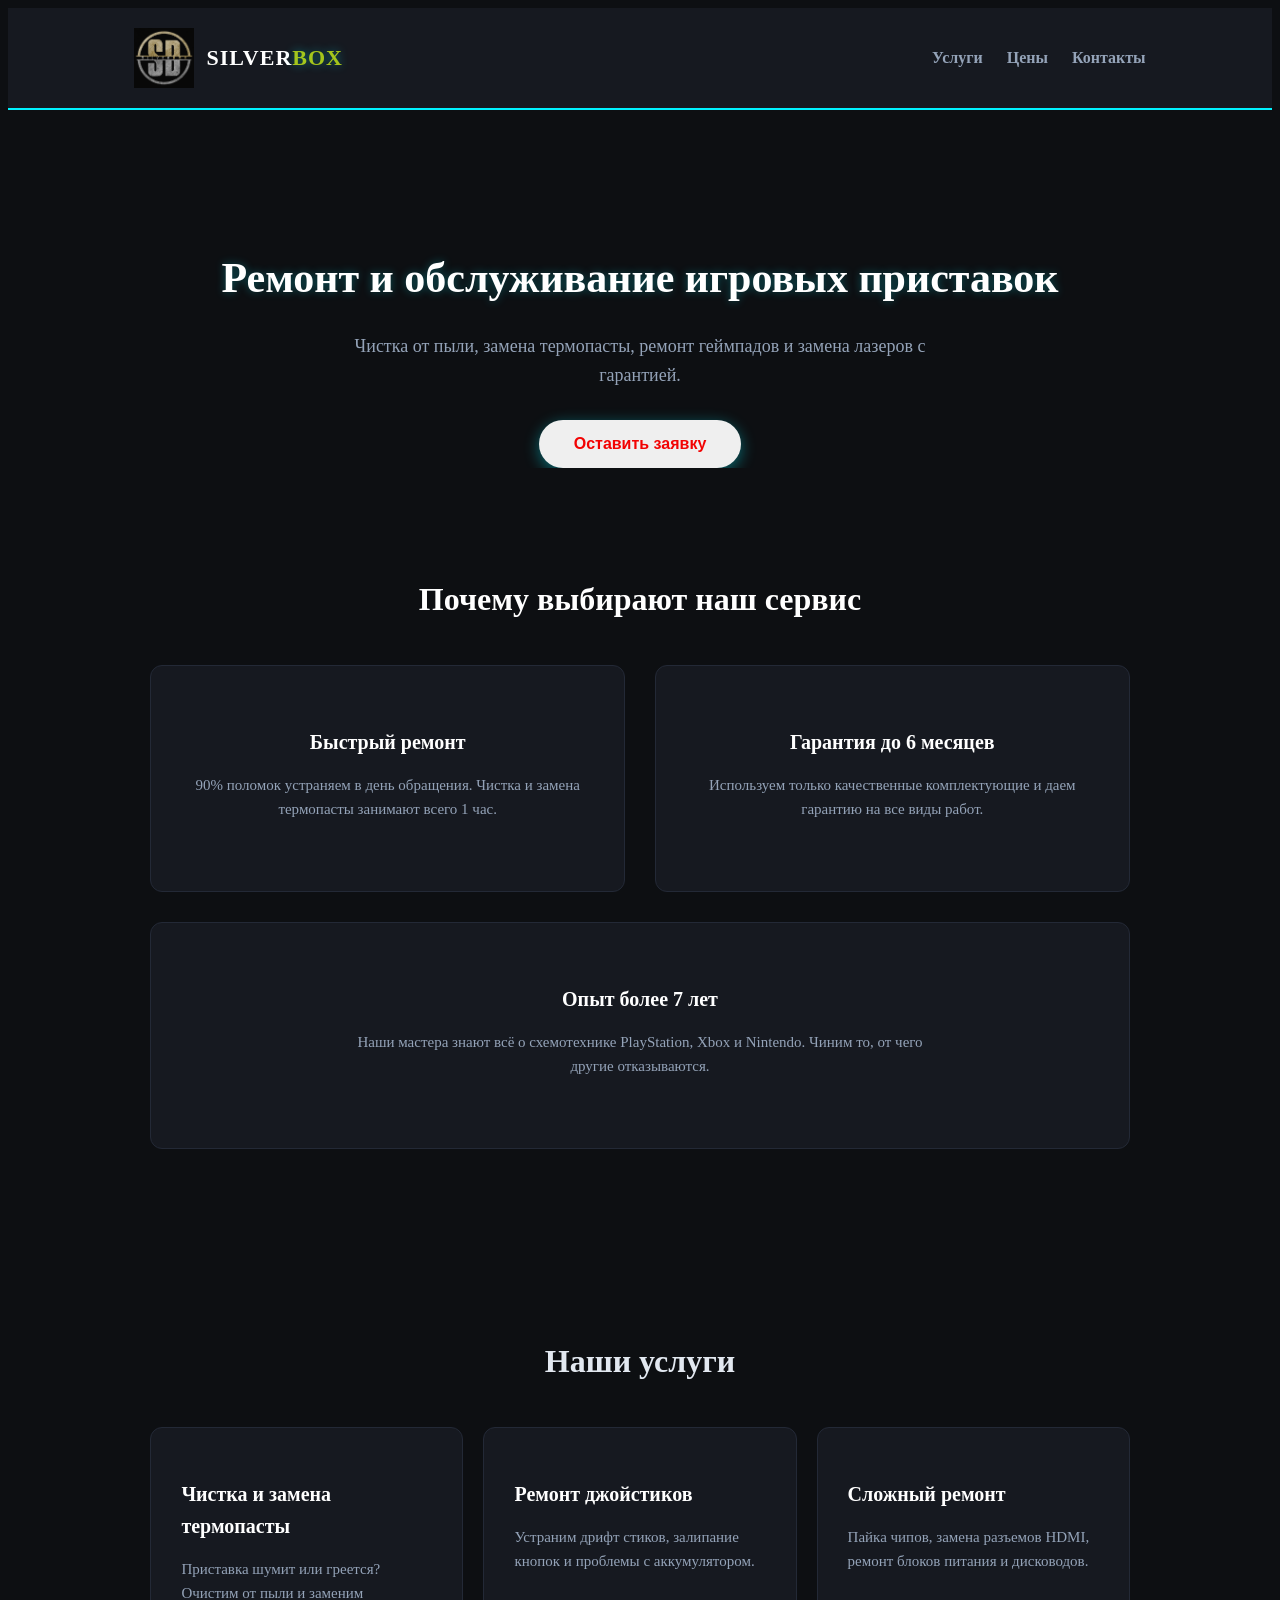
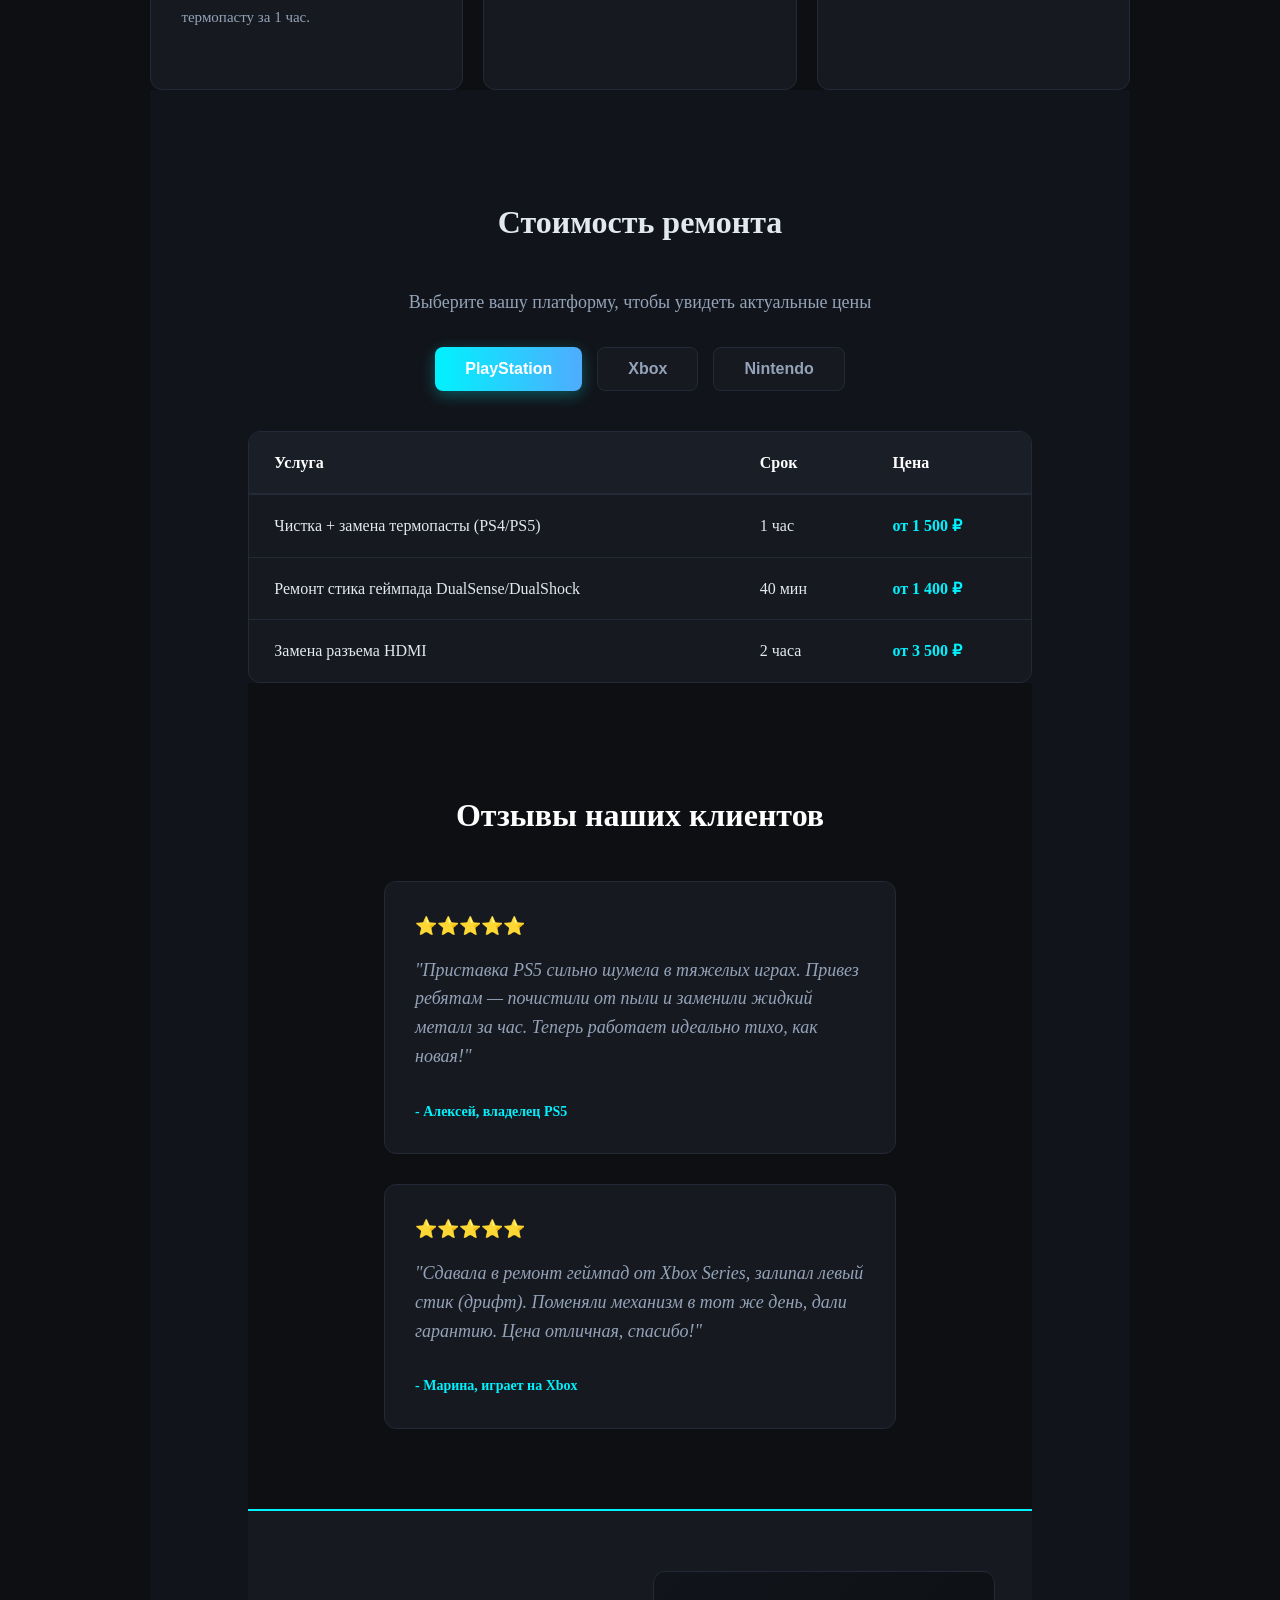
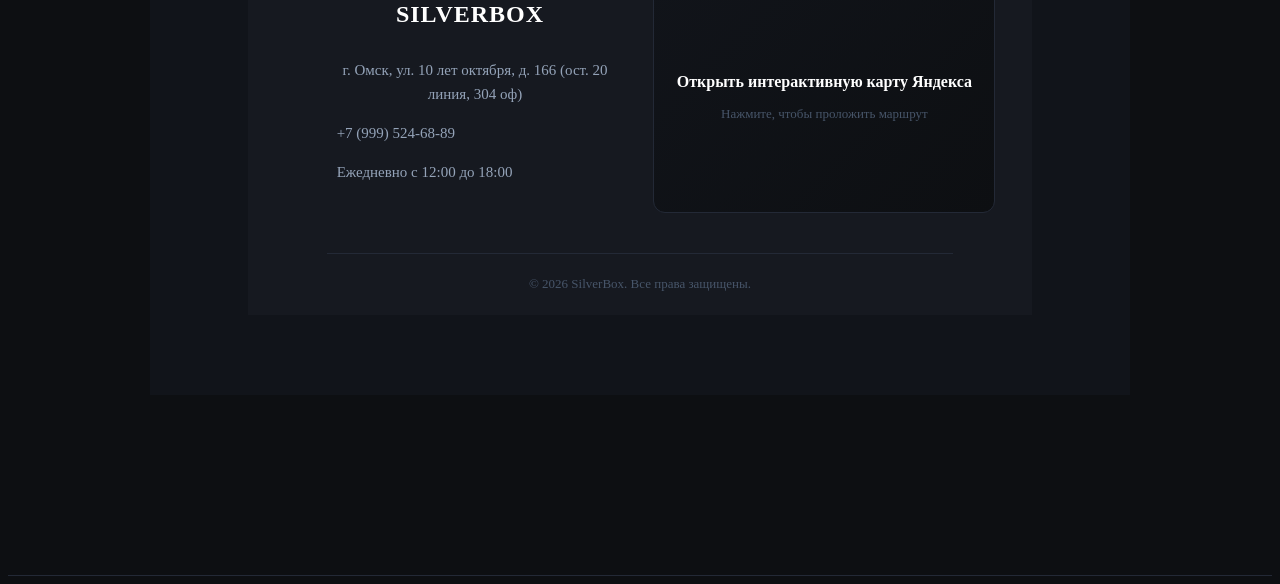
==== index.html @ b6ade123 "Add files via upload" ====
<!DOCTYPE html>
<html lang="ru">
<head>
    <meta charset="UTF-8">
    <!-- Основные SEO мета-теги -->
    <meta name="description" content="Профессиональный ремонт и обслуживание игровых приставок PlayStation, Xbox, Nintendo в Омске. Чистка, замена термопасты, ремонт джойстиков с гарантией.">
    <meta name="keywords" content="ремонт приставок, ремонт playstation, ремонт xbox, чистка ps5, ремонт джойстиков, омск">
    <meta name="viewport" content="width=device-width, initial-scale=1.0">
    <title>Ремонт игровых приставок в Омске | Сервис SilverBox</title>
    <link rel="stylesheet" href="https://cloudflare.com">
    <link rel="stylesheet" href="style.css">
    <!-- Разметка Open Graph для мессенджеров и соцсетей -->
    <meta property="og:type" content="website">
    <meta property="og:title" content="Ремонт игровых приставок SilverBox">
    <meta property="og:description" content="Быстрый ремонт и обслуживание PlayStation, Xbox и Nintendo с гарантией до 1 года. Узнайте цены на сайте!">
    <meta property="og:url" content="https://kriksasha13-dot.github.io/console-repair/">
    <meta property="og:image" content="https://kriksasha13-dot.github.io/console-repair/logo.jpg">
    <meta http-equiv="Content-Type" content="text/html; charset=UTF-8">
</head>
<body>

    <!-- Шапка сайта -->
    <header>
        <a href="#" class="logo-link">
            <!-- Ваша картинка-логотип -->
            <img src="logo.jpg" alt="SilverBox" class="logo-img">
            <!-- Текстовое название рядом -->
            <span class="logo-text">Silver<span class="logo-accent">Box</span></span>
        </a>
        <nav>
            <a href="#services">Услуги</a>
            <a href="#prices">Цены</a>
            <a href="#contacts">Контакты</a>
        </nav>
    </header>

    <!-- Главный баннер (Первый экран) -->
    <section class="hero">
        <h1 class="hero-fade">Ремонт и обслуживание игровых приставок</h1>
        <p class="hero-fade">Чистка от пыли, замена термопасты, ремонт геймпадов и замена лазеров с гарантией.</p>
        <button class="cta-btn hero-fade">Оставить заявку</button>

    <!-- Блок преимуществ -->
    <section id="features" class="anim-hidden">
        <h2>Почему выбирают наш сервис</h2>
        <div class="features-grid">
            <div class="feature-card">
                <i class="fa-solid fa-bolt feature-icon"></i>
                <h3>Быстрый ремонт</h3>
                <p>90% поломок устраняем в день обращения. Чистка и замена термопасты занимают всего 1 час.</p>
            </div>
            <div class="feature-card">
                <i class="fa-solid fa-shield-halved feature-icon"></i>
                <h3>Гарантия до 6 месяцев</h3>
                <p>Используем только качественные комплектующие и даем гарантию на все виды работ.</p>
            </div>
            <div class="feature-card">
                <i class="fa-solid fa-microchip feature-icon"></i>
                <h3>Опыт более 7 лет</h3>
                <p>Наши мастера знают всё о схемотехнике PlayStation, Xbox и Nintendo. Чиним то, от чего другие отказываются.</p>
            </div>
        </div>
    </section>

    <!-- Блок с услугами -->
    <section id="services">
        <h2>Наши услуги</h2>
        <div class="services-grid">
            <div class="card anim-hidden">
                <h3>Чистка и замена термопасты</h3>
                <p>Приставка шумит или греется? Очистим от пыли и заменим термопасту за 1 час.</p>
            </div>
            <div class="card anim-hidden">
                <h3>Ремонт джойстиков</h3>
                <p>Устраним дрифт стиков, залипание кнопок и проблемы с аккумулятором.</p>
            </div>
            <div class="card anim-hidden">
                <h3>Сложный ремонт</h3>
                <p>Пайка чипов, замена разъемов HDMI, ремонт блоков питания и дисководов.</p>
            </div>
        </div>
        <!-- Блок с ценами -->
    <section id="prices" class="anim-hidden">
        <h2>Стоимость ремонта</h2>
        <p class="section-subtitle">Выберите вашу платформу, чтобы увидеть актуальные цены</p>
        
        <!-- Кнопки переключения платформ -->
        <div class="tabs">
            <button class="tab-btn active" data-platform="ps">PlayStation</button>
            <button class="tab-btn" data-platform="xbox">Xbox</button>
            <button class="tab-btn" data-platform="nintendo">Nintendo</button>
        </div>

        <!-- Таблица с ценами -->
        <div class="price-table-container">
            <table class="price-table">
                <thead>
                    <tr>
                        <th>Услуга</th>
                        <th>Срок</th>
                        <th>Цена</th>
                    </tr>
                </thead>
                <tbody id="priceLists">
                    <!-- Сюда JavaScript будет подставлять нужные строки -->
                </tbody>
            </table>
        </div>
        <!-- Блок отзывов -->
    <section id="reviews" class="anim-hidden">
        <h2>Отзывы наших клиентов</h2>
        <div class="reviews-grid">
            <div class="review-card">
                <div class="review-stars">⭐⭐⭐⭐⭐</div>
                <p class="review-text">"Приставка PS5 сильно шумела в тяжелых играх. Привез ребятам — почистили от пыли и заменили жидкий металл за час. Теперь работает идеально тихо, как новая!"</p>
                <div class="review-author">- Алексей, владелец PS5</div>
            </div>
            <div class="review-card">
                <div class="review-stars">⭐⭐⭐⭐⭐</div>
                <p class="review-text">"Сдавала в ремонт геймпад от Xbox Series, залипал левый стик (дрифт). Поменяли механизм в тот же день, дали гарантию. Цена отличная, спасибо!"</p>
                <div class="review-author">- Марина, играет на Xbox</div>
            </div>
        </div>
    </section>

    <!-- Подвал сайта (Контакты) -->
    <footer id="contacts">
        <div class="footer-content">
            <div class="footer-info">
                <h3>SilverBox</h3>
                <p><i class="fa-solid fa-location-dot"></i> г. Омск, ул. 10 лет октября, д. 166 (ост. 20 линия, 304 оф)</p>
                <p><i class="fa-solid fa-phone"></i> +7 (999) 524-68-89</p>
                <p><i class="fa-solid fa-clock"></i> Ежедневно с 12:00 до 18:00</p>
            </div>
            <!-- 100% рабочая ссылка строго на Яндекс Карты (без Дзена и Поиска) -->
            <div class="footer-map">
                <a href="https://yandex.ru/maps/66/omsk/house/ulitsa_10_let_oktyabrya_166/Y0oYcgVlS0YAQFtufXV5d31lZA==/?ll=73.426299%2C54.985784&z=17.6" target="_blank" class="map-link">
                    <div class="map-placeholder">
                        <i class="fa-solid fa-map-location-dot"></i>
                        <span>Открыть интерактивную карту Яндекса</span>
                        <p>Нажмите, чтобы проложить маршрут</p>
                    </div>
                </a>
            </div>
        </div>
        <div class="footer-bottom">
            &copy; 2026 SilverBox. Все права защищены.
        </div>
    </footer>
    </section>

<!-- Модальное окно (изначально скрыто) -->
    <div id="orderModal" class="modal">
        <div class="modal-content">
            <span class="close-btn">&times;</span>
            <h2>Оставить заявку</h2>
            <p>Заполните форму, и мы свяжемся с вами в течение 10 минут</p>
            
            <form id="repairForm" action="https://formspree.io/f/xnjekpqy" method="POST">
                <!-- Поле для имени -->
                <input type="text" name="Имя клиента" placeholder="Ваше имя" required>
                
                <!-- Поле для телефона -->
                <input type="tel" name="Телефон" placeholder="Номер телефона" required>
                
                <!-- Выбор приставки -->
                <select name="Приставка" required>
                    <option value="" disabled selected>Выберите вашу приставку</option>
                    <option value="PlayStation 5">PlayStation 5</option>
                    <option value="PlayStation 4">PlayStation 4</option>
                    <option value="Xbox Series X / S">Xbox Series X / S</option>
                    <option value="Nintendo Switch">Nintendo Switch</option>
                    <option value="Другая модель">Другая модель</option>
                </select>
                <button type="submit" class="cta-btn">Отправить</button>
            </form>
        </div>
    </div>
<script src="script.js"></script>
</body>
</html>
---- style.css ----
/* ОБЩИЕ СТИЛИ ДЛЯ САЙТА */
body {
    background-color: #0d0f12; /* Глубокий темный фон */
    color: #e2e8f0; /* Светлый текст */
    line-height: 1.6;
}

/* ШАПКА САЙТА (HEADER) */
header {
    display: flex;
    justify-content: space-between;
    align-items: center;
    padding: 20px 10%;
    background-color: #161920;
    border-bottom: 2px solid #00f2fe; /* Неоновая линия снизу */
}

/* СТИЛИ ДЛЯ ЛОГОТИПА И НАЗВАНИЯ ВМЕСТЕ */
.logo-link {
    display: flex;
    align-items: center; /* Выравнивает картинку и текст строго по одной линии по центру */
    gap: 12px; /* Расстояние между картинкой и текстом */
    text-decoration: none;
}

.logo-img {
    height: 60px; /* Аккуратная высота картинки, чтобы текст не терялся */
    width: auto;
    object-fit: contain;
    transition: transform 0.3s ease;
}

/* Стили для текста названия */
.logo-text {
    font-size: 22px;
    font-weight: 800;
    color: #fff;
    text-transform: uppercase;
    letter-spacing: 1px;
}

/* Неоновая подсветка для слова Master */
.logo-accent {
    color: #cbec14cb;
    text-shadow: 0 0 10px rgba(0, 242, 254, 0.4);
}

/* Эффект при наведении на всю область логотипа */
.logo-link:hover .logo-img {
    transform: scale(1.05);
}

/* Эффект легкого увеличения при наведении мышки на логотип */
.logo-link:hover .logo-img {
    transform: scale(1.05);
}

header nav a {
    color: #94a3b8;
    text-decoration: none;
    margin-left: 20px;
    font-weight: 600;
    transition: color 0.3s;
}

header nav a:hover {
    color: #3204ea; /* Синее свечение при наведении */
}

/* ГЛАВНЫЙ БАННЕР (HERO SECTION) */
.hero {
    text-align: center;
    padding: 100px 20px;
    background: linear-gradient(135px, #161920 0%, #0d0f12 100%);
    border-bottom: 1px solid #232936;
}

.hero h1 {
    font-size: 42px;
    color: #fff;
    margin-bottom: 20px;
    text-shadow: 0 0 10px rgba(0, 242, 254, 0.3);
}

.hero p {
    font-size: 18px;
    color: #94a3b8;
    max-width: 600px;
    margin: 0 auto 30px auto;
}

/* КНОПКА ЗАЯВКИ */
.cta-btn {
    background: linear-gradient(90px, #00f2fe, #4facfe); /* Неоновый градиент */
    color: #f20303;
    border: none;
    padding: 15px 35px;
    font-size: 16px;
    font-weight: bold;
    border-radius: 50px;
    cursor: pointer;
    box-shadow: 0 4px 15px rgba(0, 242, 254, 0.4);
    transition: transform 0.2s, box-shadow 0.2s;
}

.cta-btn:hover {
    transform: translateY(-3px); /* Кнопка слегка приподнимается */
    box-shadow: 0 6px 20px rgba(0, 242, 254, 0.6);
}

/* БЛОК С УСЛУГАМИ (SERVICES) */
#services {
    padding: 80px 10%;
    text-align: center;
}

#services h2 {
    font-size: 32px;
    margin-bottom: 40px;
    position: relative;
    display: inline-block;
}

/* Сетка для карточек */
.services-grid {
    display: flex;
    justify-content: space-between;
    gap: 20px;
    flex-wrap: wrap; /* Чтобы на смартфонах карточки переносились */
}

/* СТИЛЬ КАРТОЧКИ УСЛУГИ */
.card {
    background-color: #161920;
    flex: 1;
    min-width: 250px;
    padding: 30px;
    border-radius: 12px;
    border: 1px solid #232936;
    text-align: left;
    /* Плавность изменений для всех свойств (transform, box-shadow, background) за 0.3 секунды */
    transition: all 0.3s ease; 
}

/* УЛУЧШЕННЫЙ ЭФФЕКТ НАВЕДЕНИЯ НА КАРТОЧКУ */
.card:hover {
    border-color: #00f2fe; /* Синяя неоновая рамка */
    transform: translateY(-8px) scale(1.02) !important; /* Карточка приподнимается и слегка увеличивается */
    box-shadow: 0 10px 25px rgba(0, 242, 254, 0.25); /* Мягкое неоновое свечение вокруг карточки */
    background-color: #1a1e26; /* Фон карточки становится чуть светлее */
}

.card h3 {
    color: #fff;
    margin-bottom: 15px;
    font-size: 20px;
}

.card p {
    color: #94a3b8;
    font-size: 15px;
}
/* ОБНОВЛЕННЫЕ СТИЛИ МОДАЛЬНОГО ОКНА С АНИМАЦИЕЙ */
.modal {
    position: fixed;
    top: 0;
    left: 0;
    width: 100%;
    height: 100%;
    background-color: rgba(0, 0, 0, 0.8);
    z-index: 1000;
    display: flex; /* Всегда flex для центрирования */
    justify-content: center;
    align-items: center;
    
    /* НАЧАЛЬНОЕ СКРЫТОЕ СОСТОЯНИЕ */
    opacity: 0;
    visibility: hidden;
    transition: opacity 0.4s ease, visibility 0.4s ease;
}

.modal-content {
    background-color: #161920;
    padding: 40px;
    border-radius: 16px;
    border: 2px solid #00f2fe;
    max-width: 450px;
    width: 90%;
    position: relative;
    text-align: center;
    
    /* НАЧАЛЬНОЕ СОСТОЯНИЕ ФОРМЫ: уменьшена */
    transform: scale(0.7);
    transition: transform 0.4s cubic-bezier(0.34, 1.56, 0.64, 1); /* Плавный эффект пружины */
}

/* СОСТОЯНИЕ КОГДА ОКНО ОТКРЫТО */
.modal.modal-visible {
    opacity: 1;
    visibility: visible;
}

.modal.modal-visible .modal-content {
    transform: scale(1); /* Возвращаем к нормальному размеру */
}

/* КНОПКА ЗАКРЫТИЯ (КРЕСТИК) */
.close-btn {
    position: absolute;
    top: 15px;
    right: 20px;
    font-size: 28px;
    color: #94a3b8;
    cursor: pointer;
    transition: color 0.3s;
}

.close-btn:hover {
    color: #ff4757; /* Краснеет при наведении */
}

.modal-content h2 {
    margin-bottom: 10px;
    color: #fff;
}

.modal-content p {
    color: #94a3b8;
    margin-bottom: 25px;
    font-size: 14px;
}

/* СТИЛИ ДЛЯ ИНПУТОВ И ПОЛЕЙ ВВОДА */
#repairForm input, #repairForm select {
    width: 100%;
    padding: 12px 15px;
    margin-bottom: 15px;
    background-color: #0d0f12;
    border: 1px solid #232936;
    border-radius: 8px;
    color: #fff;
    font-size: 15px;
    outline: none;
    transition: border-color 0.3s;
}

/* БАЗОВЫЕ ПОЛЯ ВВОДА С ПЛАВНЫМ ПЕРЕХОДОМ */
#repairForm input, #repairForm select {
    width: 100%;
    padding: 12px 15px;
    margin-bottom: 15px;
    background-color: #0d0f12;
    border: 1px solid #232936;
    border-radius: 8px;
    color: #fff;
    font-size: 15px;
    outline: none;
    /* Плавное включение подсветки за 0.3 секунды */
    transition: border-color 0.3s ease, box-shadow 0.3s ease, background-color 0.3s ease;
}

/* НЕОНОВОЕ СВЕЧЕНИЕ ПРИ НАЖАТИИ (ФОКУСЕ) */
#repairForm input:focus, #repairForm select:focus {
    border-color: #00f2fe; /* Синий неоновый контур */
    background-color: #11141a; /* Поле становится чуть светлее */
    /* Эффект двойного свечения: внутреннее синее и внешнее фиолетовое */
    box-shadow: 0 0 10px rgba(0, 242, 254, 0.2), 0 0 20px rgba(79, 172, 254, 0.1);
}

#repairForm button {
    width: 100%;
    margin-top: 10px;
}
/* БЛОК ЦЕН */
#prices {
    padding: 80px 10%;
    text-align: center;
    background-color: #11141a;
}

.section-subtitle {
    color: #94a3b8;
    margin-bottom: 30px;
}

/* КНОПКИ ПЕРЕКЛЮЧЕНИЯ В КЛАДОК */
.tabs {
    display: flex;
    justify-content: center;
    gap: 15px;
    margin-bottom: 40px;
}

.tab-btn {
    background-color: #161920;
    color: #94a3b8;
    border: 1px solid #232936;
    padding: 12px 30px;
    font-size: 16px;
    font-weight: 600;
    border-radius: 8px;
    cursor: pointer;
    transition: all 0.3s ease;
}

.tab-btn:hover {
    color: #fff;
    border-color: #00f2fe;
}

.tab-btn.active {
    background: linear-gradient(90deg, #00f2fe, #4facfe);
    color: #fff;
    border: none;
    box-shadow: 0 4px 15px rgba(0, 242, 254, 0.3);
}

/* ТАБЛИЦА ЦЕН */
.price-table-container {
    max-width: 800px;
    margin: 0 auto;
    background-color: #161920;
    border-radius: 12px;
    border: 1px solid #232936;
    overflow: hidden;
}

.price-table {
    width: 100%;
    border-collapse: collapse;
    text-align: left;
}

.price-table th, .price-table td {
    padding: 18px 25px;
}

.price-table th {
    background-color: #1a1e27;
    color: #fff;
    font-weight: 600;
    border-bottom: 2px solid #232936;
}

.price-table tr {
    border-bottom: 1px solid #232936;
    transition: background-color 0.2s;
}

.price-table tr:last-child {
    border-bottom: none;
}

.price-table tr:hover {
    background-color: #1c212b;
}

.price-table td:last-child {
    color: #00f2fe;
    font-weight: bold;
}
/* МЕДИА-ЗАПРОС ДЛЯ СМАРТФОНОВ И ПЛАНШЕТОВ */
@media (max-width: 768px) {
    /* Уменьшаем отступы по бокам для всего сайта */
    header, #services, #prices {
        padding: 40px 5%;
    }

    /* Перестраиваем шапку сайта вертикально */
    header {
        flex-direction: column;
        gap: 15px;
        text-align: center;
        padding: 20px 5%;
    }

    header nav {
        display: flex;
        gap: 10px;
    }

    header nav a {
        margin-left: 0;
        font-size: 14px;
    }

    /* Уменьшаем размеры главного баннера */
    .hero {
        padding: 60px 15px;
    }

    .hero h1 {
        font-size: 28px; /* Уменьшаем шрифт заголовка, чтобы он влезал на экран */
    }

    .hero p {
        font-size: 15px;
    }

    /* Карточки услуг теперь будут растягиваться на всю ширину экрана по одной */
    .services-grid {
        flex-direction: column;
    }

    .card {
        width: 100%;
    }

    /* Сжимаем кнопки переключения прайс-листа */
    .tabs {
        flex-wrap: wrap; /* Если не влезут в ряд — перенесутся */
        gap: 8px;
    }

    .tab-btn {
        padding: 10px 20px;
        font-size: 14px;
        flex: 1; /* Кнопки поделят пространство поровну */
        min-width: 100px;
    }

    /* Настраиваем таблицу для мобильных */
    .price-table th, .price-table td {
        padding: 12px 15px;
        font-size: 14px;
    }

    /* Делаем модальное окно чуть компактнее */
    .modal-content {
        padding: 30px 20px;
    }
}
/* КЛАССЫ ДЛЯ АНИМАЦИИ ПРИ СКРОЛЛЕ */

/* Начальное состояние: элемент скрыт и опущен на 50px вниз */
.anim-hidden {
    opacity: 0;
    transform: translateY(50px);
    transition: all 0.8s ease-out; /* Плавность анимации — 0.8 секунды */
}

/* Состояние после появления: элемент становится видимым и возвращается на место */
.anim-show {
    opacity: 1;
    transform: translateY(0);
}

/* Добавим небольшую задержку для карточек, чтобы они появлялись по очереди */
.services-grid .card:nth-child(1) { transition-delay: 0s; }
.services-grid .card:nth-child(2) { transition-delay: 0.2s; }
.services-grid .card:nth-child(3) { transition-delay: 0.4s; }
/* АНИМАЦИЯ ДЛЯ ПЕРВОГО ЭКРАНА (ИСПРАВЛЕННАЯ) */

/* Изначально скрываем элементы с классом hero-fade */
.hero .hero-fade {
    opacity: 0 !important; /* !important гарантирует, что старые стили не перебьют это правило */
    transform: scale(0.95) translateY(10px) !important;
    transition: opacity 0.8s ease, transform 0.8s ease !important;
}

/* Когда добавляется класс hero-active, элементы плавно проявляются */
.hero.hero-active .hero-fade {
    opacity: 1 !important;
    transform: scale(1) translateY(0) !important;
}

/* Очередь появления */
.hero.hero-active p.hero-fade { transition-delay: 0.3s !important; }
.hero.hero-active .cta-btn.hero-fade { transition-delay: 0.6s !important; }
/* АНИМАЦИЯ ДЛЯ СТРОК ТАБЛИЦЫ */

/* Начальное состояние: строка прозрачная */
.price-table tbody tr {
    opacity: 0;
    transform: translateY(5px);
    transition: opacity 0.4s ease, transform 0.4s ease;
}

/* Состояние после добавления класса видимости */
.price-table tbody tr.row-visible {
    opacity: 1;
    transform: translateY(0);
}
/* БЛОК ПРЕИМУЩЕСТВ */
#features {
    padding: 80px 10%;
    text-align: center;
    background-color: #0d0f12;
}

#features h2 {
    font-size: 32px;
    margin-bottom: 40px;
    color: #fff;
}

.features-grid {
    display: flex;
    justify-content: space-between;
    gap: 30px;
    flex-wrap: wrap;
}

.feature-card {
    background-color: #161920;
    flex: 1;
    min-width: 250px;
    padding: 40px 30px;
    border-radius: 12px;
    border: 1px solid #232936;
    transition: all 0.3s ease;
}

/* Эффект наведения на карточку преимущества */
.feature-card:hover {
    border-color: #4facfe;
    transform: translateY(-5px);
    box-shadow: 0 10px 25px rgba(79, 172, 254, 0.15);
}

/* Стили неоновых геймерских иконок */
.feature-icon {
    font-size: 40px;
    color: #00f2fe;
    margin-bottom: 20px;
    text-shadow: 0 0 15px rgba(0, 242, 254, 0.5); /* Неоновое свечение иконки */
}

.feature-card h3 {
    color: #fff;
    font-size: 20px;
    margin-bottom: 15px;
}

.feature-card p {
    color: #94a3b8;
    font-size: 15px;
    line-height: 1.6;
}

/* Адаптивность для мобильных телефонов */
@media (max-width: 768px) {
    .features-grid {
        flex-direction: column;
        gap: 20px;
    }
    .feature-card {
        width: 100%;
    }
}
/* БЛОК ОТЗЫВОВ */
#reviews {
    padding: 80px 10%;
    text-align: center;
    background-color: #0d0f12;
}

#reviews h2 {
    font-size: 32px;
    margin-bottom: 40px;
    color: #fff;
}

.reviews-grid {
    display: flex;
    justify-content: center;
    gap: 30px;
    flex-wrap: wrap;
}

.review-card {
    background-color: #161920;
    border: 1px solid #232936;
    border-radius: 12px;
    padding: 30px;
    max-width: 450px;
    flex: 1;
    min-width: 280px;
    text-align: left;
    display: flex;
    flex-direction: column;
    justify-content: space-between;
}

.review-stars {
    color: #f1c40f;
    margin-bottom: 15px;
    font-size: 18px;
}

.review-text {
    color: #94a3b8;
    font-style: italic;
    font-size: 15px;
    margin-bottom: 20px;
    line-height: 1.6;
}

.review-author {
    color: #00f2fe;
    font-weight: 600;
    font-size: 14px;
}

/* ПОДВАЛ САЙТА (FOOTER) */
footer {
    background-color: #161920;
    border-top: 2px solid #00f2fe;
    padding: 60px 10% 20px 10%;
}

.footer-content {
    display: flex;
    justify-content: space-between;
    gap: 40px;
    flex-wrap: wrap;
    margin-bottom: 40px;
}

.footer-info {
    flex: 1;
    min-width: 250px;
}

.footer-info h3 {
    color: #fff;
    font-size: 24px;
    margin-bottom: 25px;
    text-transform: uppercase;
    letter-spacing: 1px;
}

.footer-info p {
    color: #94a3b8;
    margin-bottom: 15px;
    font-size: 15px;
    display: flex;
    align-items: center;
    gap: 10px;
}

.footer-info i {
    color: #00f2fe;
    font-size: 16px;
}

.footer-map {
    flex: 1;
    min-width: 300px;
}

.footer-bottom {
    text-align: center;
    color: #475569;
    font-size: 13px;
    border-top: 1px solid #232936;
    padding-top: 20px;
}

/* Мобильная адаптивность для футера */
@media (max-width: 768px) {
    .footer-content {
        flex-direction: column;
        gap: 30px;
    }
    .footer-map {
        width: 100%;
    }
}
/* КРАСИВАЯ КАРТА-КНОПКА */
.map-link {
    text-decoration: none;
    display: block;
}

.map-placeholder {
    width: 100%;
    height: 200px;
    background: linear-gradient(135deg, #11141a 0%, #0d0f12 100%);
    border: 1px solid #232936;
    border-radius: 12px;
    display: flex;
    flex-direction: column;
    justify-content: center;
    align-items: center;
    gap: 10px;
    cursor: pointer;
    transition: all 0.3s ease;
    text-align: center;
    padding: 20px;
}

/* Эффект при наведении на карту */
.map-placeholder:hover {
    border-color: #00f2fe;
    box-shadow: 0 0 20px rgba(0, 242, 254, 0.2);
    background-color: #1a1e26;
}

/* Иконка карты */
.map-placeholder i {
    font-size: 40px;
    color: #00f2fe;
    text-shadow: 0 0 10px rgba(0, 242, 254, 0.4);
    transition: transform 0.3s ease;
}

.map-placeholder:hover i {
    transform: scale(1.1) rotate(-5deg); /* Иконка забавно покачивается */
}

/* Текст на карте */
.map-placeholder span {
    color: #fff;
    font-weight: 600;
    font-size: 16px;
}

.map-placeholder p {
    color: #475569 !important;
    font-size: 13px !important;
    margin: 0 !important;
}
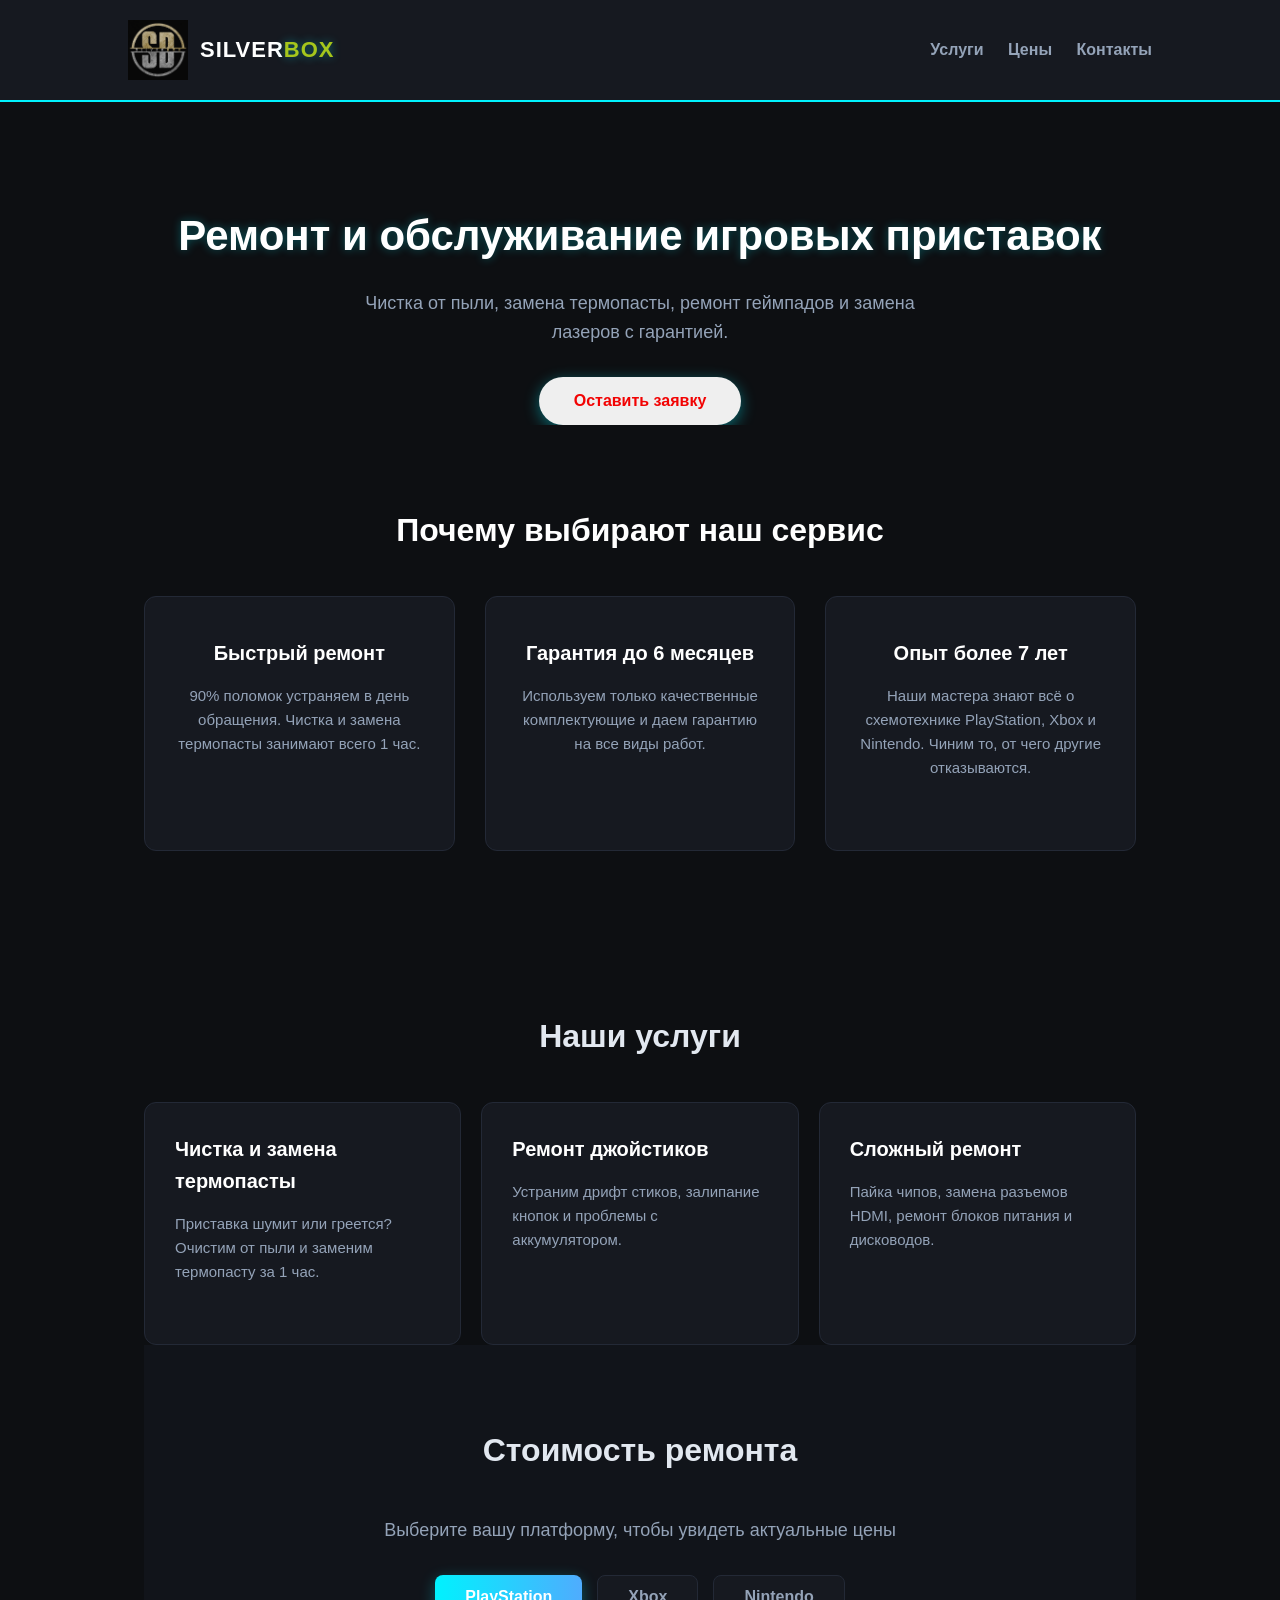
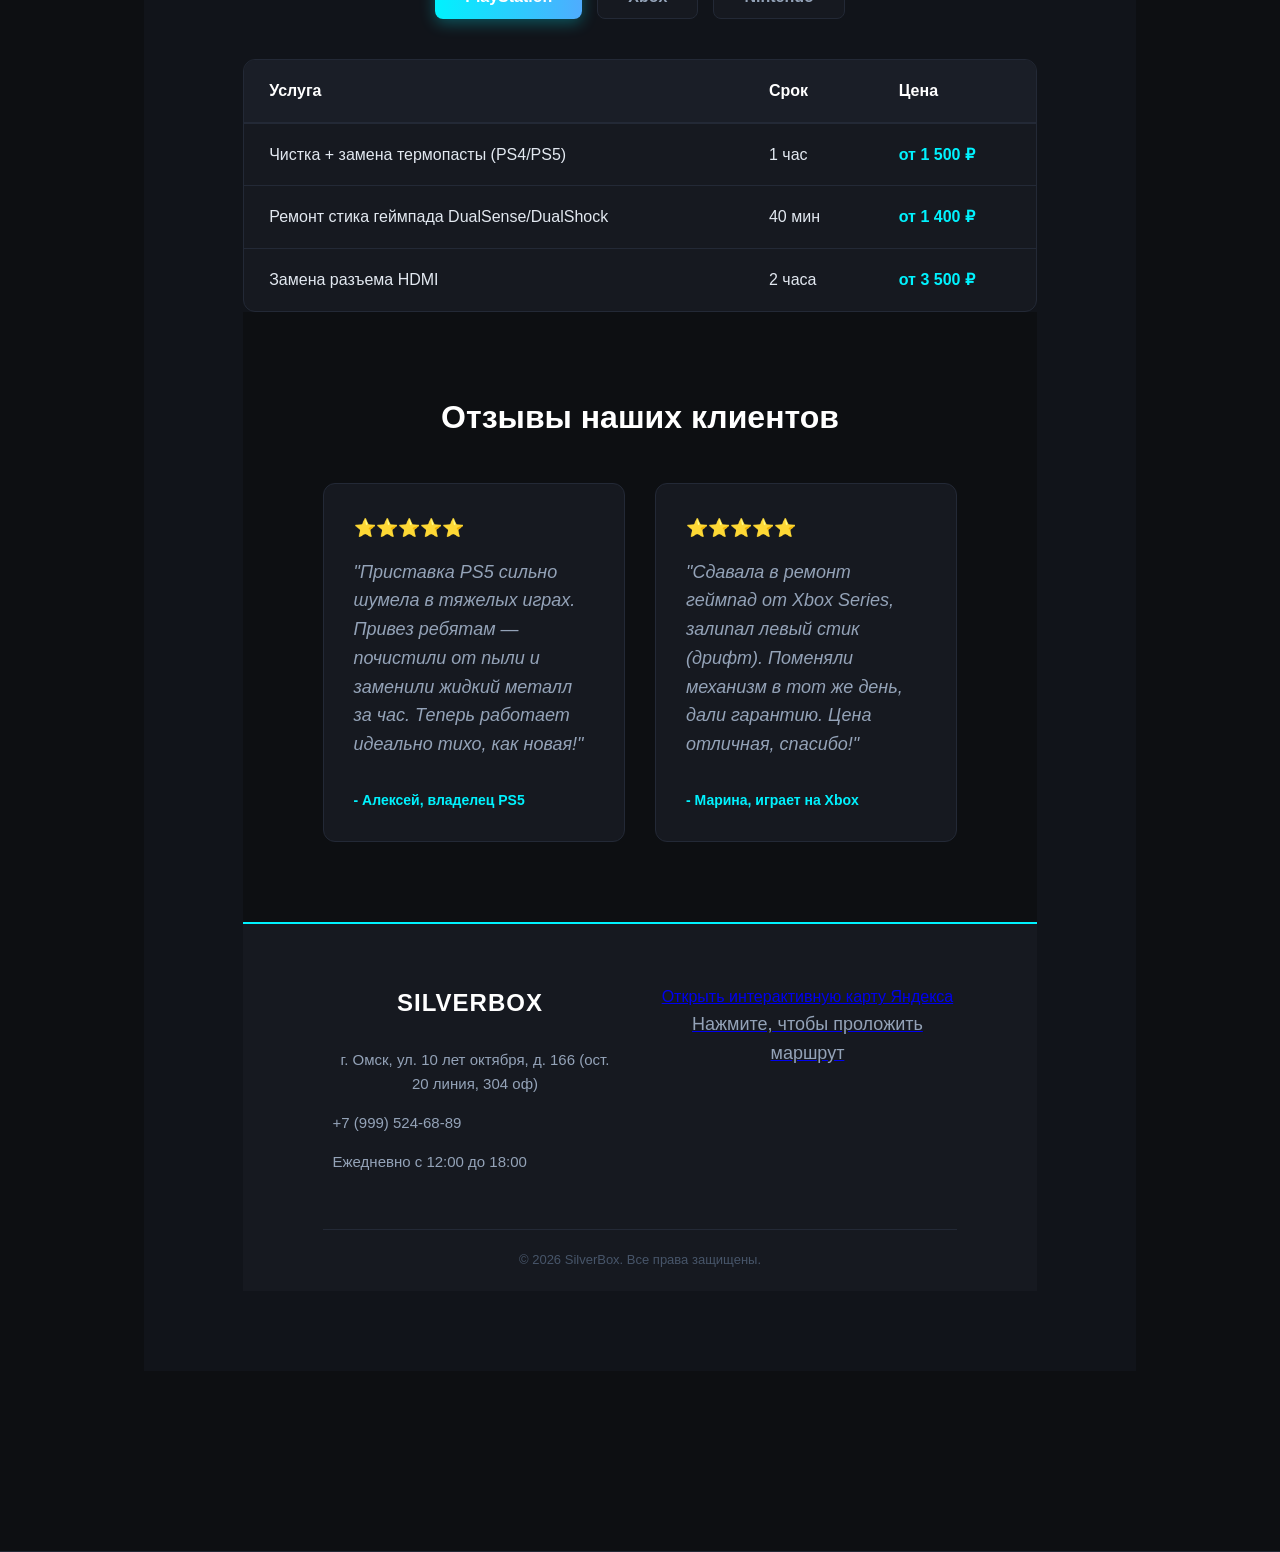
==== commit 8726e721: "Add files via upload" ====
--- a/index.html
+++ b/index.html
@@ -1,11 +1,11 @@
 <!DOCTYPE html>
 <html lang="ru">
 <head>
+    <meta name="viewport" content="width=device-width, initial-scale=1.0">
     <meta charset="UTF-8">
     <!-- Основные SEO мета-теги -->
     <meta name="description" content="Профессиональный ремонт и обслуживание игровых приставок PlayStation, Xbox, Nintendo в Омске. Чистка, замена термопасты, ремонт джойстиков с гарантией.">
     <meta name="keywords" content="ремонт приставок, ремонт playstation, ремонт xbox, чистка ps5, ремонт джойстиков, омск">
-    <meta name="viewport" content="width=device-width, initial-scale=1.0">
     <title>Ремонт игровых приставок в Омске | Сервис SilverBox</title>
     <link rel="stylesheet" href="https://cloudflare.com">
     <link rel="stylesheet" href="style.css">
@@ -16,6 +16,7 @@
     <meta property="og:url" content="https://kriksasha13-dot.github.io/console-repair/">
     <meta property="og:image" content="https://kriksasha13-dot.github.io/console-repair/logo.jpg">
     <meta http-equiv="Content-Type" content="text/html; charset=UTF-8">
+    <meta name="yandex-verification" content="c61633ac401f3b7f" />
 </head>
 <body>
 
--- a/style.css
+++ b/style.css
@@ -1,8 +1,25 @@
+/* ОБНУЛЕНИЕ СТИЛЕЙ И НАСТРОЙКА СКРОЛЛА */
+html {
+    /* Убираем любое боковое движение страницы на корневом уровне */
+    overflow-x: hidden; 
+    width: 100%;
+}
+
+* {
+    margin: 0;
+    padding: 0;
+    box-sizing: border-box;
+    font-family: 'Segoe UI', Roboto, Helvetica, Arial, sans-serif;
+}
+
 /* ОБЩИЕ СТИЛИ ДЛЯ САЙТА */
 body {
-    background-color: #0d0f12; /* Глубокий темный фон */
-    color: #e2e8f0; /* Светлый текст */
+    background-color: #0d0f12;
+    color: #e2e8f0;
     line-height: 1.6;
+    /* Полный запрет на горизонтальный скролл (страница больше не будет двигаться пальцем влево-вправо) */
+    overflow-x: hidden;
+    width: 100%;
 }
 
 /* ШАПКА САЙТА (HEADER) */
@@ -657,67 +674,211 @@
     padding-top: 20px;
 }
 
-/* Мобильная адаптивность для футера */
+/* ==========================================================================
+   ПОЛНАЯ МОБИЛЬНАЯ АДАПТИВНОСТЬ (ДЛЯ СМАРТФОНОВ И ПЛАНШЕТОВ)
+   ========================================================================== */
 @media (max-width: 768px) {
+    
+    /* Общие настройки: уменьшаем боковые отступы, чтобы текст не прилипал к краям */
+    header, #features, #services, #prices, #reviews, footer {
+        padding: 30px 20px !important;
+    }
+
+    /* 1. ШАПКА САЙТА И ЛОГОТИП */
+    header {
+        flex-direction: column !important; /* Выстраиваем логотип и меню друг под другом */
+        gap: 15px;
+        text-align: center;
+    }
+
+    .logo-link {
+        justify-content: center; /* Центрируем логотип по центру экрана телефона */
+    }
+
+    .logo-img {
+        height: 35px; /* Делаем картинку логотипа чуть компактнее на смартфонах */
+    }
+
+    .logo-text {
+        font-size: 18px; /* Уменьшаем шрифт названия */
+    }
+
+    header nav {
+        display: flex;
+        justify-content: center;
+        flex-wrap: wrap; /* Если ссылки не влезут в одну строку, они аккуратно перенесутся */
+        gap: 15px;
+    }
+
+    header nav a {
+        margin: 0;
+        font-size: 14px;
+    }
+
+    /* 2. ГЛАВНЫЙ БАННЕР (FIRST SCREEN) */
+    .hero {
+        padding: 50px 15px !important;
+    }
+
+    .hero h1 {
+        font-size: 26px !important; /* Уменьшаем огромный заголовок, чтобы он не переносился некрасиво */
+        line-height: 1.3;
+    }
+
+    .hero p {
+        font-size: 14px;
+        margin-bottom: 25px;
+    }
+
+    .cta-btn {
+        padding: 12px 28px;
+        font-size: 15px;
+        width: 100%; /* На смартфонах кнопка во всю ширину экрана выглядит удобнее для нажатия пальцем */
+        max-width: 300px;
+    }
+
+    /* 3. ЗАГОЛОВКИ СЕКЦИЙ */
+    #features h2, #services h2, #prices h2, #reviews h2 {
+        font-size: 24px !important;
+        margin-bottom: 25px;
+    }
+
+     /* 4. СЕТКИ (КАРТОЧКИ ПРЕИМУЩЕСТВ, УСЛУГ И ОТЗЫВОВ) - ИСПРАВЛЕНО */
+    .features-grid, .services-grid, .reviews-grid {
+        display: flex !important;
+        flex-direction: column !important; /* Строго в один столбик */
+        align-items: center !important;    /* Центрируем карточки на экране */
+        gap: 20px !important;              /* Комфортный зазор между прямоугольниками */
+        width: 100% !important;
+    }
+
+    .feature-card, .card, .review-card {
+        width: 100% !important;
+        max-width: 100% !important;
+        min-width: 100% !important;
+        box-sizing: border-box !important; /* Считает отступы внутрь карточки, чтобы текст не жал вбок */
+        padding: 25px 20px !important;     /* Одинаковые отступы: сверху/снизу 25px, слева/справа 20px */
+        margin: 0 !important;
+        text-align: left !important;       /* Текст внутри карточки аккуратно равняется по левому краю */
+    }
+
+   /* 5. ТАБЛИЦА ЦЕН И ВКЛАДКИ — ТЕПЕРЬ ИДЕАЛЬНО ВЛЕЗАЕТ */
+    .tabs {
+        flex-wrap: wrap;
+        gap: 8px;
+        margin-bottom: 20px;
+        width: 100%;
+    }
+
+    .tab-btn {
+        padding: 10px 12px;
+        font-size: 13px;
+        flex: 1; 
+        min-width: 90px;
+    }
+
+    /* Убираем контейнер таблицы, он больше не нужен для прокрутки */
+    .price-table-container {
+        border: none !important;
+        background: none !important;
+        width: 100% !important;
+    }
+
+    /* СКРЫВАЕМ СТАНДАРТНУЮ ШАПКУ ТАБЛИЦЫ НА ТЕЛЕФОНЕ */
+    .price-table thead {
+        display: none !important;
+    }
+
+    /* ПРЕВРАЩАЕМ ТАБЛИЦУ В СТОЛБИК УДОБНЫХ КАРТОЧЕК */
+    .price-table, .price-table tbody, .price-table tr, .price-table td {
+        display: block !important;
+        width: 100% !important;
+        box-sizing: border-box;
+    }
+
+    /* Каждая строчка услуги теперь выглядит как отдельная аккуратная мини-карточка */
+    .price-table tr {
+        background-color: #161920;
+        border: 1px solid #232936 !important;
+        border-radius: 10px;
+        margin-bottom: 12px;
+        padding: 15px !important;
+        text-align: left !important;
+    }
+
+    /* Оформляем название услуги */
+    .price-table td:nth-child(1) {
+        font-size: 15px;
+        font-weight: 600;
+        color: #fff;
+        padding: 0 0 8px 0 !important;
+        border: none;
+    }
+
+    /* Оформляем срок ремонта */
+    .price-table td:nth-child(2) {
+        font-size: 13px;
+        color: #94a3b8;
+        padding: 0 0 10px 0 !important;
+        border: none;
+    }
+
+    /* Оформляем цену — делаем её крупной и заметной */
+    .price-table td:nth-child(3) {
+        font-size: 16px;
+        color: #00f2fe !important;
+        font-weight: bold;
+        padding: 8px 0 0 0 !important;
+        border-top: 1px solid #232936 !important; /* Отделяем цену полосой */
+        text-align: left !important;
+    }
+
+    /* 6. ПОДВАЛ САЙТА (FOOTER) — ПОЛНОСТЬЮ ВЫРОВНЕНО И ИСПРАВЛЕНО */
+    footer {
+        padding: 40px 20px 20px 20px !important;
+        width: 100% !important;
+        box-sizing: border-box !important;
+    }
+
     .footer-content {
-        flex-direction: column;
-        gap: 30px;
-    }
+        display: flex !important;
+        flex-direction: column !important; /* Выстраиваем контакты и карту в один столбик */
+        align-items: center !important;    /* Центрируем содержимое */
+        gap: 30px !important;
+        width: 100% !important;
+    }
+
+    .footer-info {
+        text-align: center !important; /* Текст контактов строго по центру */
+        width: 100% !important;
+    }
+
+    .footer-info h3 {
+        margin-bottom: 15px !important;
+    }
+
+    .footer-info p {
+        justify-content: center !important; /* Центрируем иконки вместе с текстом */
+        font-size: 14px !important;
+        margin-bottom: 12px !important;
+    }
+
     .footer-map {
-        width: 100%;
-    }
-}
-/* КРАСИВАЯ КАРТА-КНОПКА */
-.map-link {
-    text-decoration: none;
-    display: block;
-}
-
-.map-placeholder {
-    width: 100%;
-    height: 200px;
-    background: linear-gradient(135deg, #11141a 0%, #0d0f12 100%);
-    border: 1px solid #232936;
-    border-radius: 12px;
-    display: flex;
-    flex-direction: column;
-    justify-content: center;
-    align-items: center;
-    gap: 10px;
-    cursor: pointer;
-    transition: all 0.3s ease;
-    text-align: center;
-    padding: 20px;
-}
-
-/* Эффект при наведении на карту */
-.map-placeholder:hover {
-    border-color: #00f2fe;
-    box-shadow: 0 0 20px rgba(0, 242, 254, 0.2);
-    background-color: #1a1e26;
-}
-
-/* Иконка карты */
-.map-placeholder i {
-    font-size: 40px;
-    color: #00f2fe;
-    text-shadow: 0 0 10px rgba(0, 242, 254, 0.4);
-    transition: transform 0.3s ease;
-}
-
-.map-placeholder:hover i {
-    transform: scale(1.1) rotate(-5deg); /* Иконка забавно покачивается */
-}
-
-/* Текст на карте */
-.map-placeholder span {
-    color: #fff;
-    font-weight: 600;
-    font-size: 16px;
-}
-
-.map-placeholder p {
-    color: #475569 !important;
-    font-size: 13px !important;
-    margin: 0 !important;
-}+        width: 100% !important; /* Карта-кнопка займет ровно ширину экрана телефона */
+        max-width: 100% !important;
+        min-width: 100% !important;
+        box-sizing: border-box !important;
+    }
+
+    .map-placeholder {
+        width: 100% !important;
+        height: 160px !important; /* Делаем блок чуть компактнее для телефонов */
+        padding: 15px !important;
+    }
+
+    .footer-bottom {
+        width: 100% !important;
+        margin-top: 20px !important;
+        padding-top: 15px !important;
+        text-align: center !important;
+    }
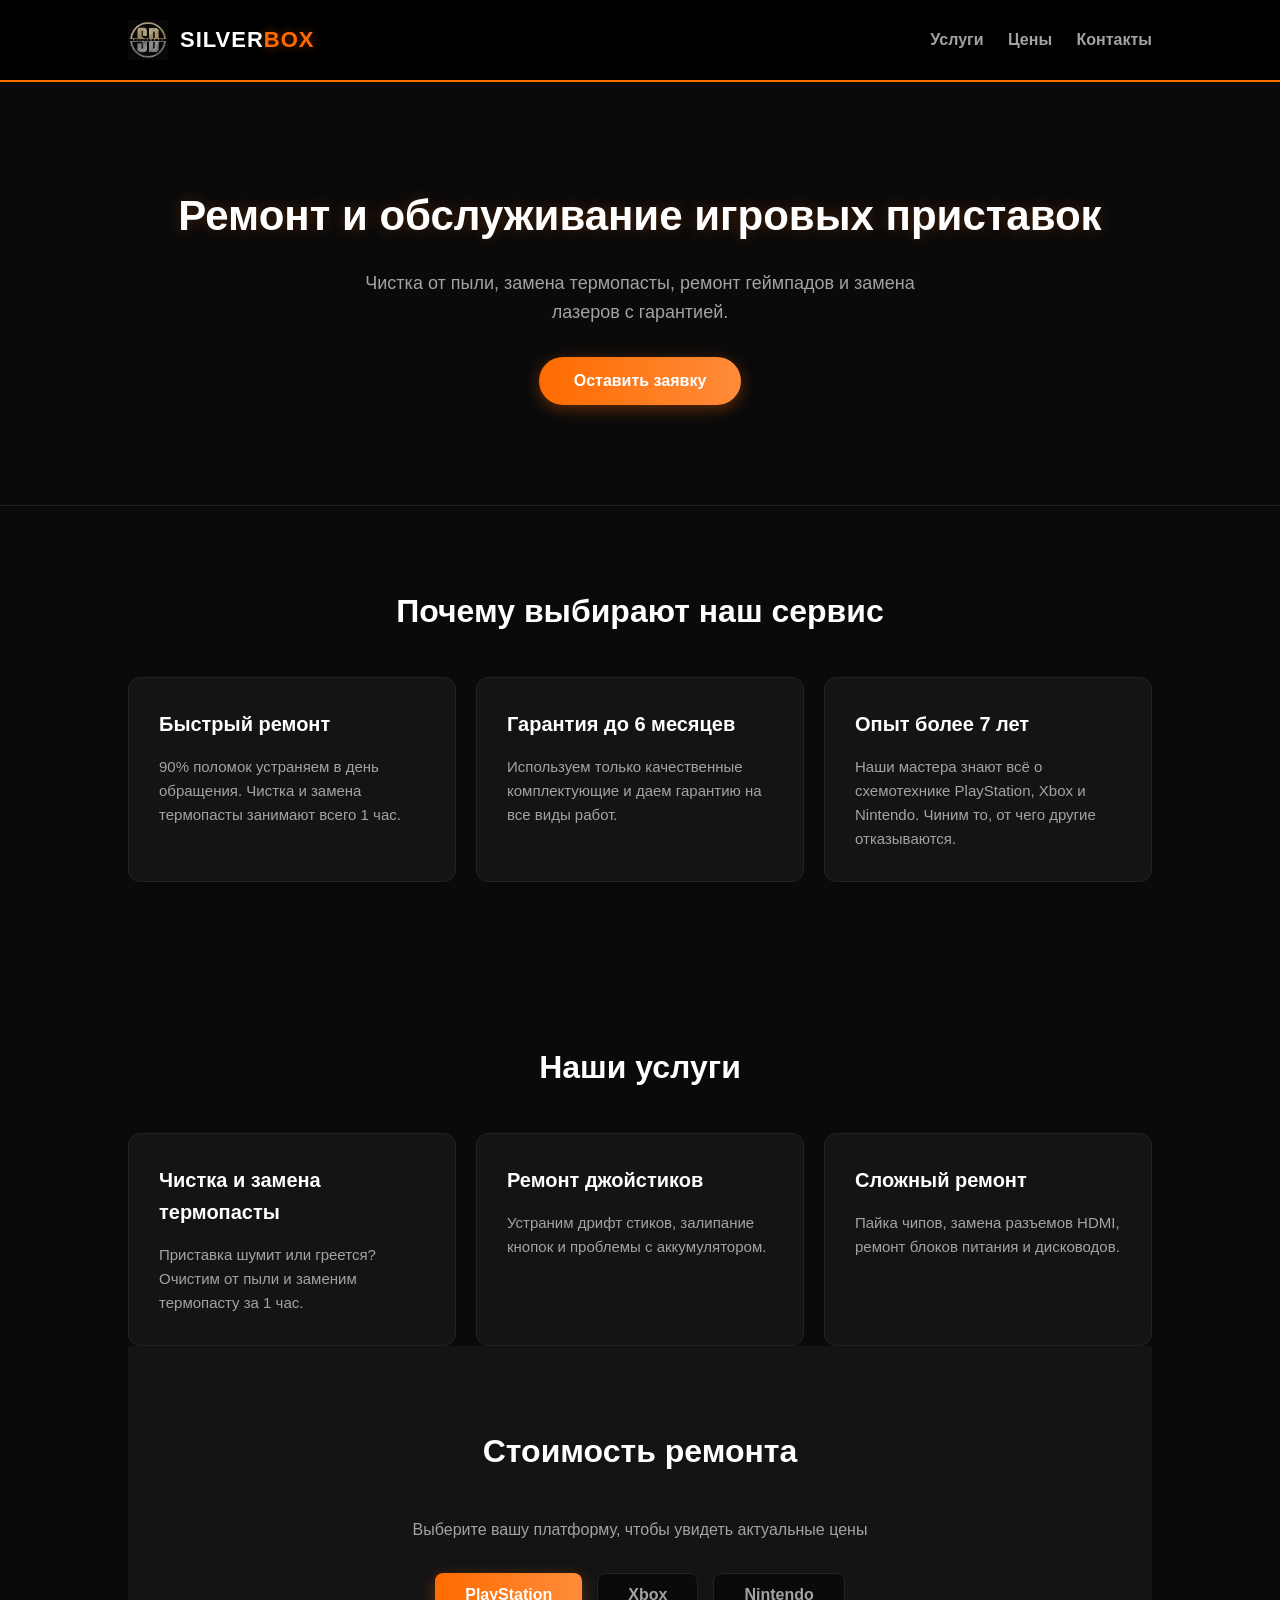
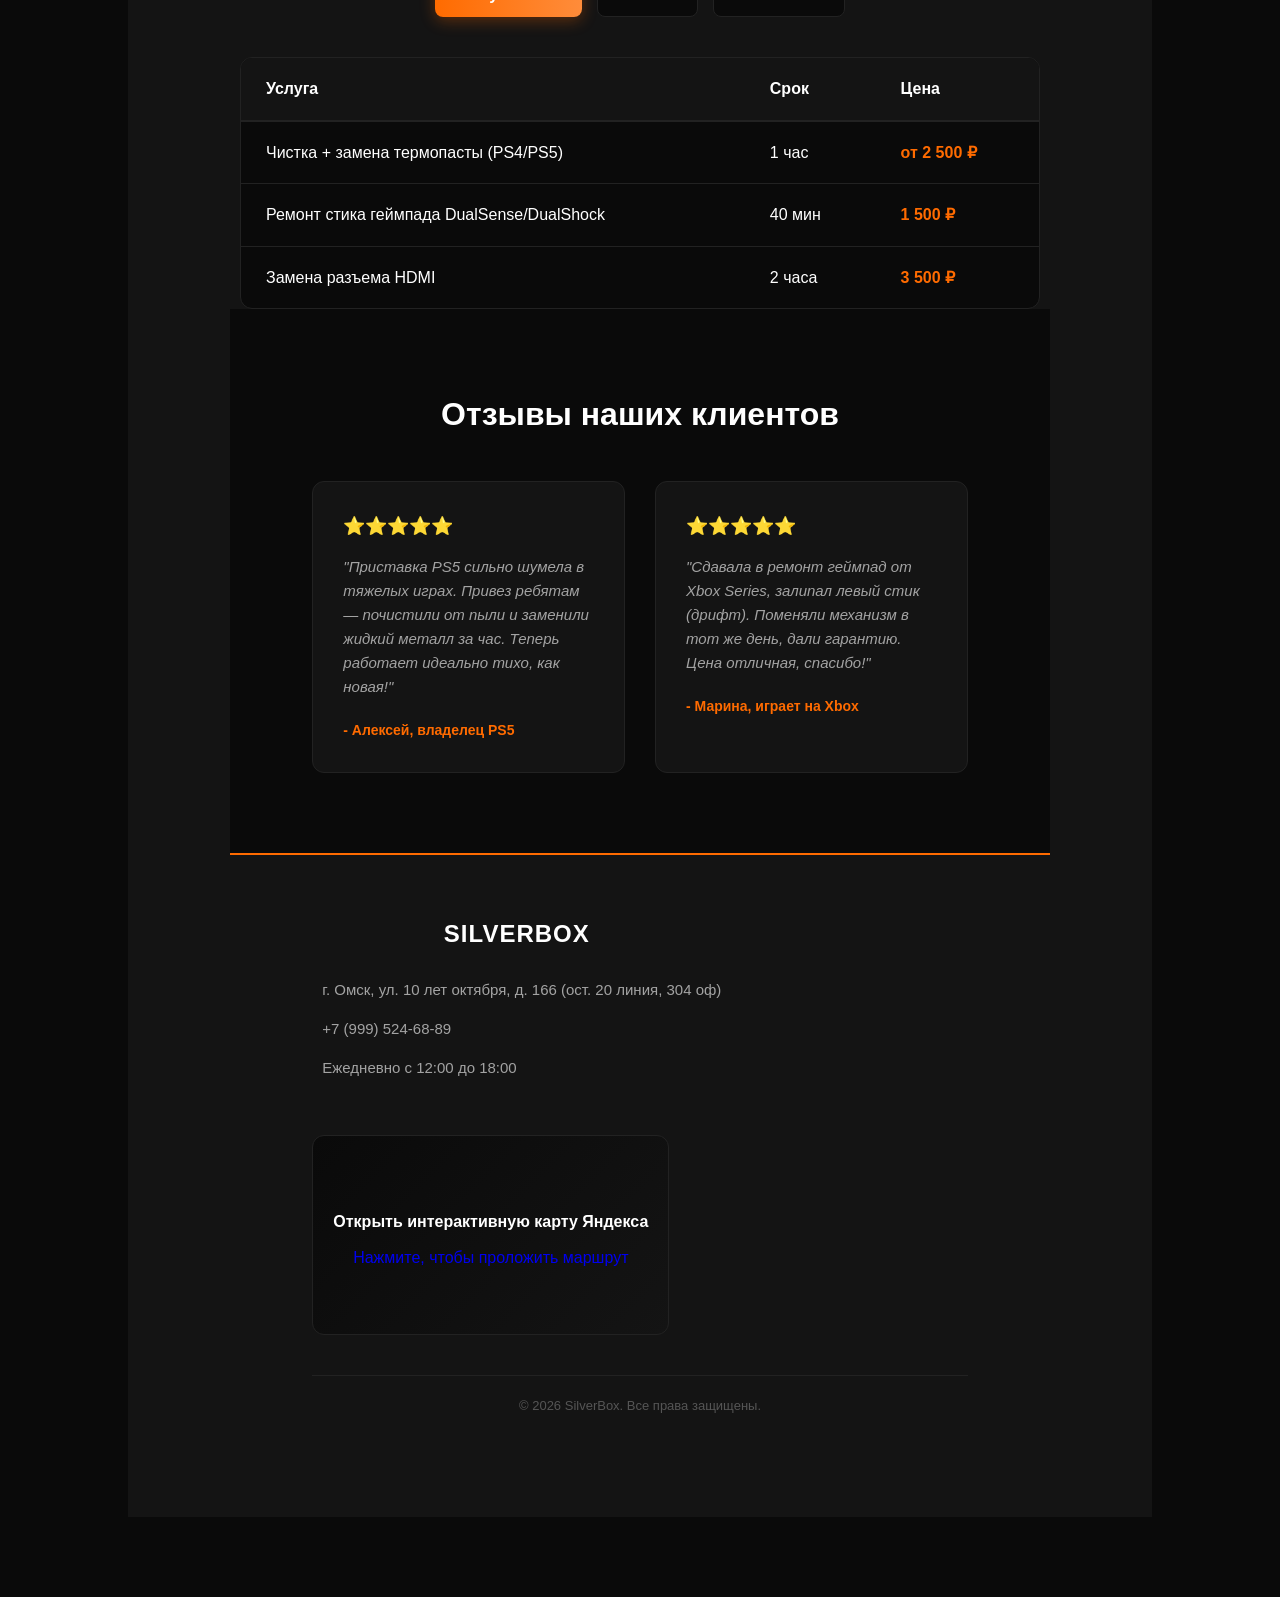
==== commit 7235d939: "Add files via upload" ====
--- a/index.html
+++ b/index.html
@@ -39,7 +39,9 @@
     <section class="hero">
         <h1 class="hero-fade">Ремонт и обслуживание игровых приставок</h1>
         <p class="hero-fade">Чистка от пыли, замена термопасты, ремонт геймпадов и замена лазеров с гарантией.</p>
-        <button class="cta-btn hero-fade">Оставить заявку</button>
+        <!-- Добавили id="mainOrderBtn" в конец строчки -->
+        <button class="cta-btn hero-fade" id="mainOrderBtn">Оставить заявку</button>
+    </section>
 
     <!-- Блок преимуществ -->
     <section id="features" class="anim-hidden">
--- a/style.css
+++ b/style.css
@@ -1,6 +1,7 @@
-/* ОБНУЛЕНИЕ СТИЛЕЙ И НАСТРОЙКА СКРОЛЛА */
+/* ==========================================================================
+   ОБНУЛЕНИЕ СТИЛЕЙ И НАСТРОЙКА СКРОЛЛА
+   ========================================================================== */
 html {
-    /* Убираем любое боковое движение страницы на корневом уровне */
     overflow-x: hidden; 
     width: 100%;
 }
@@ -12,42 +13,41 @@
     font-family: 'Segoe UI', Roboto, Helvetica, Arial, sans-serif;
 }
 
-/* ОБЩИЕ СТИЛИ ДЛЯ САЙТА */
+/* ОБЩИЕ СТИЛИ ДЛЯ САЙТА (ЧЕРНЫЙ ФОН И БЕЛЫЙ ТЕКСТ) */
 body {
-    background-color: #0d0f12;
-    color: #e2e8f0;
+    background-color: #0a0a0a; /* Глубокий черный */
+    color: #ffffff; /* Белый текст */
     line-height: 1.6;
-    /* Полный запрет на горизонтальный скролл (страница больше не будет двигаться пальцем влево-вправо) */
     overflow-x: hidden;
     width: 100%;
 }
 
-/* ШАПКА САЙТА (HEADER) */
+/* ШАПКА САЙТА (HEADER) — БЕЗУПРЕЧНЫЙ ЧЕРНЫЙ ФОН */
 header {
     display: flex;
     justify-content: space-between;
     align-items: center;
     padding: 20px 10%;
-    background-color: #161920;
-    border-bottom: 2px solid #00f2fe; /* Неоновая линия снизу */
-}
-
-/* СТИЛИ ДЛЯ ЛОГОТИПА И НАЗВАНИЯ ВМЕСТЕ */
+    background-color: #000000; /* Покрасили в идеально черный цвет */
+    border-bottom: 2px solid #ff6b00;
+}
+
 .logo-link {
     display: flex;
-    align-items: center; /* Выравнивает картинку и текст строго по одной линии по центру */
-    gap: 12px; /* Расстояние между картинкой и текстом */
+    align-items: center; 
+    gap: 12px; 
     text-decoration: none;
 }
 
+/* СТИЛИ ДЛЯ КАРТИНКИ-ЛОГОТИПА — ЧИСТЫЙ КОД БЕЗ БАГОВ */
 .logo-img {
-    height: 60px; /* Аккуратная высота картинки, чтобы текст не терялся */
+    height: 40px; 
     width: auto;
     object-fit: contain;
+    /* МЫ УДАЛИЛИ КРУТИВШИЙСЯ ТУТ MIX-BLEND-MODE, КОТОРЫЙ БЛОКИРОВАЛ КНОПКУ */
     transition: transform 0.3s ease;
 }
 
-/* Стили для текста названия */
 .logo-text {
     font-size: 22px;
     font-weight: 800;
@@ -56,24 +56,18 @@
     letter-spacing: 1px;
 }
 
-/* Неоновая подсветка для слова Master */
+/* Оранжевая подсветка для слова Box */
 .logo-accent {
-    color: #cbec14cb;
-    text-shadow: 0 0 10px rgba(0, 242, 254, 0.4);
-}
-
-/* Эффект при наведении на всю область логотипа */
+    color: #ff6b00;
+    text-shadow: 0 0 10px rgba(255, 107, 0, 0.4);
+}
+
 .logo-link:hover .logo-img {
     transform: scale(1.05);
 }
 
-/* Эффект легкого увеличения при наведении мышки на логотип */
-.logo-link:hover .logo-img {
-    transform: scale(1.05);
-}
-
 header nav a {
-    color: #94a3b8;
+    color: #a3a3a3; /* Бело-серый текст */
     text-decoration: none;
     margin-left: 20px;
     font-weight: 600;
@@ -81,674 +75,508 @@
 }
 
 header nav a:hover {
-    color: #3204ea; /* Синее свечение при наведении */
-}
-
-/* ГЛАВНЫЙ БАННЕР (HERO SECTION) */
+    color: #ff6b00; /* Оранжевое свечение при наведении */
+}
+
+/* ==========================================================================
+   ГЛАВНЫЙ БАННЕР (HERO SECTION)
+   ========================================================================== */
 .hero {
     text-align: center;
     padding: 100px 20px;
-    background: linear-gradient(135px, #161920 0%, #0d0f12 100%);
-    border-bottom: 1px solid #232936;
+    background: linear-gradient(135px, #141414 0%, #0a0a0a 100%);
+    border-bottom: 1px solid #222222;
 }
 
 .hero h1 {
     font-size: 42px;
     color: #fff;
     margin-bottom: 20px;
-    text-shadow: 0 0 10px rgba(0, 242, 254, 0.3);
+    text-shadow: 0 0 15px rgba(255, 107, 0, 0.25);
 }
 
 .hero p {
     font-size: 18px;
-    color: #94a3b8;
+    color: #a3a3a3;
     max-width: 600px;
     margin: 0 auto 30px auto;
 }
 
-/* КНОПКА ЗАЯВКИ */
+/* КНОПКА ЗАЯВКИ (ОРАНЖЕВЫЙ ГРАДИЕНТ) */
 .cta-btn {
-    background: linear-gradient(90px, #00f2fe, #4facfe); /* Неоновый градиент */
-    color: #f20303;
+    background: linear-gradient(90deg, #ff6b00, #ff8c3a); 
+    color: #fff;
     border: none;
     padding: 15px 35px;
     font-size: 16px;
     font-weight: bold;
     border-radius: 50px;
     cursor: pointer;
-    box-shadow: 0 4px 15px rgba(0, 242, 254, 0.4);
+    box-shadow: 0 4px 15px rgba(255, 107, 0, 0.35);
     transition: transform 0.2s, box-shadow 0.2s;
 }
 
 .cta-btn:hover {
-    transform: translateY(-3px); /* Кнопка слегка приподнимается */
-    box-shadow: 0 6px 20px rgba(0, 242, 254, 0.6);
-}
-
-/* БЛОК С УСЛУГАМИ (SERVICES) */
-#services {
+    transform: translateY(-3px); 
+    box-shadow: 0 6px 20px rgba(255, 107, 0, 0.55);
+    background: linear-gradient(90deg, #e05e00, #ff7b1a);
+}
+
+/* ==========================================================================
+   БЛОК С ПРЕИМУЩЕСТВАМИ И УСЛУГАМИ
+   ========================================================================== */
+#features, #services {
     padding: 80px 10%;
     text-align: center;
-}
-
-#services h2 {
+    background-color: #0a0a0a;
+}
+
+#features h2, #services h2 {
     font-size: 32px;
     margin-bottom: 40px;
-    position: relative;
-    display: inline-block;
-}
-
-/* Сетка для карточек */
-.services-grid {
+    color: #fff;
+}
+
+.features-grid, .services-grid {
     display: flex;
     justify-content: space-between;
     gap: 20px;
-    flex-wrap: wrap; /* Чтобы на смартфонах карточки переносились */
-}
-
-/* СТИЛЬ КАРТОЧКИ УСЛУГИ */
-.card {
-    background-color: #161920;
+    flex-wrap: wrap; 
+}
+
+/* СТИЛЬ КАРТОЧЕК */
+.feature-card, .card {
+    background-color: #141414;
     flex: 1;
     min-width: 250px;
     padding: 30px;
     border-radius: 12px;
-    border: 1px solid #232936;
+    border: 1px solid #222222;
     text-align: left;
-    /* Плавность изменений для всех свойств (transform, box-shadow, background) за 0.3 секунды */
-    transition: all 0.3s ease; 
-}
-
-/* УЛУЧШЕННЫЙ ЭФФЕКТ НАВЕДЕНИЯ НА КАРТОЧКУ */
-.card:hover {
-    border-color: #00f2fe; /* Синяя неоновая рамка */
-    transform: translateY(-8px) scale(1.02) !important; /* Карточка приподнимается и слегка увеличивается */
-    box-shadow: 0 10px 25px rgba(0, 242, 254, 0.25); /* Мягкое неоновое свечение вокруг карточки */
-    background-color: #1a1e26; /* Фон карточки становится чуть светлее */
-}
-
-.card h3 {
+    transition: all 0.3s ease;
+}
+
+.feature-card:hover, .card:hover {
+    border-color: #ff6b00; /* Оранжевая рамка */
+    transform: translateY(-8px) scale(1.02) !important; 
+    box-shadow: 0 10px 25px rgba(255, 107, 0, 0.2); 
+    background-color: #1a1a1a; 
+}
+
+.feature-icon {
+    font-size: 40px;
+    color: #ff6b00;
+    margin-bottom: 20px;
+    text-shadow: 0 0 15px rgba(255, 107, 0, 0.4); 
+}
+
+.feature-card h3, .card h3 {
     color: #fff;
     margin-bottom: 15px;
     font-size: 20px;
 }
 
-.card p {
-    color: #94a3b8;
+.feature-card p, .card p {
+    color: #a3a3a3;
     font-size: 15px;
 }
-/* ОБНОВЛЕННЫЕ СТИЛИ МОДАЛЬНОГО ОКНА С АНИМАЦИЕЙ */
+
+/* ==========================================================================
+   БЛОК ЦЕН И ТАБЛИЦА
+   ========================================================================== */
+#prices {
+    padding: 80px 10%;
+    text-align: center;
+    background-color: #141414;
+}
+
+.section-subtitle {
+    color: #a3a3a3;
+    margin-bottom: 30px;
+}
+
+.tabs {
+    display: flex;
+    justify-content: center;
+    gap: 15px;
+    margin-bottom: 40px;
+}
+
+.tab-btn {
+    background-color: #0a0a0a;
+    color: #a3a3a3;
+    border: 1px solid #222222;
+    padding: 12px 30px;
+    font-size: 16px;
+    font-weight: 600;
+    border-radius: 8px;
+    cursor: pointer;
+    transition: all 0.3s ease;
+}
+
+.tab-btn:hover {
+    color: #fff;
+    border-color: #ff6b00;
+}
+
+.tab-btn.active {
+    background: linear-gradient(90deg, #ff6b00, #ff8c3a);
+    color: #fff;
+    border: none;
+    box-shadow: 0 4px 15px rgba(255, 107, 0, 0.3);
+}
+
+.price-table-container {
+    max-width: 800px;
+    margin: 0 auto;
+    background-color: #0a0a0a;
+    border-radius: 12px;
+    border: 1px solid #222222;
+    overflow: hidden;
+}
+
+.price-table {
+    width: 100%;
+    border-collapse: collapse;
+    text-align: left;
+}
+
+.price-table th {
+    background-color: #141414;
+    color: #fff;
+    font-weight: 600;
+    border-bottom: 2px solid #222222;
+    padding: 18px 25px;
+}
+
+.price-table td {
+    padding: 18px 25px;
+}
+
+.price-table tr {
+    border-bottom: 1px solid #222222;
+    transition: background-color 0.2s;
+}
+
+.price-table tr:last-child {
+    border-bottom: none;
+}
+
+.price-table tr:hover {
+    background-color: #141414;
+}
+
+.price-table td:last-child {
+    color: #ff6b00;
+    font-weight: bold;
+}
+
+/* ==========================================================================
+   БЛОК ОТЗЫВОВ
+   ========================================================================== */
+#reviews {
+    padding: 80px 10%;
+    text-align: center;
+    background-color: #0a0a0a;
+}
+
+#reviews h2 {
+    font-size: 32px;
+    margin-bottom: 40px;
+    color: #fff;
+}
+
+.reviews-grid {
+    display: flex;
+    justify-content: center;
+    gap: 30px;
+    flex-wrap: wrap;
+}
+
+.review-card {
+    background-color: #141414;
+    border: 1px solid #222222;
+    border-radius: 12px;
+    padding: 30px;
+    max-width: 450px;
+    flex: 1;
+    min-width: 280px;
+    text-align: left;
+}
+
+.review-stars {
+    color: #ff6b00; 
+    margin-bottom: 15px;
+    font-size: 18px;
+}
+
+.review-text {
+    color: #a3a3a3;
+    font-style: italic;
+    font-size: 15px;
+    margin-bottom: 20px;
+    line-height: 1.6;
+}
+
+.review-author {
+    color: #ff6b00;
+    font-weight: 600;
+    font-size: 14px;
+}
+
+/* ==========================================================================
+   ПОДВАЛ САЙТА (FOOTER) И КАРТА
+   ========================================================================== */
+footer {
+    background-color: #141414;
+    border-top: 2px solid #ff6b00;
+    padding: 60px 10% 20px 10%;
+}
+
+.footer-content {
+    display: flex;
+    justify-content: space-between;
+    gap: 40px;
+    flex-wrap: wrap;
+    margin-bottom: 40px;
+}
+
+.footer-info h3 {
+    color: #fff;
+    font-size: 24px;
+    margin-bottom: 25px;
+    text-transform: uppercase;
+    letter-spacing: 1px;
+}
+
+.footer-info p {
+    color: #a3a3a3;
+    margin-bottom: 15px;
+    font-size: 15px;
+    display: flex;
+    align-items: center;
+    gap: 10px;
+}
+
+.footer-info i {
+    color: #ff6b00;
+}
+
+.footer-bottom {
+    text-align: center;
+    color: #555555;
+    font-size: 13px;
+    border-top: 1px solid #222222;
+    padding-top: 20px;
+}
+
+.map-link {
+    text-decoration: none;
+    display: block;
+}
+
+.map-placeholder {
+    width: 100%;
+    height: 200px;
+    background: linear-gradient(135deg, #0a0a0a 0%, #141414 100%);
+    border: 1px solid #222222;
+    border-radius: 12px;
+    display: flex;
+    flex-direction: column;
+    justify-content: center;
+    align-items: center;
+    gap: 10px;
+    cursor: pointer;
+    transition: all 0.3s ease;
+    text-align: center;
+    padding: 20px;
+}
+
+.map-placeholder:hover {
+    border-color: #ff6b00;
+    box-shadow: 0 0 20px rgba(255, 107, 0, 0.15);
+    background-color: #1a1a1a;
+}
+
+.map-placeholder i {
+    font-size: 40px;
+    color: #ff6b00;
+    text-shadow: 0 0 10px rgba(255, 107, 0, 0.3);
+    transition: transform 0.3s ease;
+}
+
+.map-placeholder:hover i {
+    transform: scale(1.1) rotate(-5deg);
+}
+
+.map-placeholder span {
+    color: #fff;
+    font-weight: 600;
+    font-size: 16px;
+}
+
+/* ==========================================================================
+   МОДАЛЬНОЕ ОКНО ЗАЯВКИ
+   ========================================================================== */
+/* МОДАЛЬНОЕ ОКНО ЗАЯВКИ — ТЕПЕРЬ ВСЕГДА ПОВЕРХ САЙТА */
 .modal {
     position: fixed;
     top: 0;
     left: 0;
     width: 100%;
     height: 100%;
-    background-color: rgba(0, 0, 0, 0.8);
-    z-index: 1000;
-    display: flex; /* Всегда flex для центрирования */
+    background-color: rgba(0, 0, 0, 0.85);
+    
+    /* Критически важный параметр: поднимает окно на самый верхний слой */
+    z-index: 99999 !important; 
+    
+    display: flex; 
     justify-content: center;
     align-items: center;
     
-    /* НАЧАЛЬНОЕ СКРЫТОЕ СОСТОЯНИЕ */
+    /* Начальное скрытое состояние */
     opacity: 0;
     visibility: hidden;
     transition: opacity 0.4s ease, visibility 0.4s ease;
 }
 
+/* СОСТОЯНИЕ КОГДА ОКНО ОТКРЫТО */
+.modal.modal-visible {
+    opacity: 1 !important;
+    visibility: visible !important;
+}
+
 .modal-content {
-    background-color: #161920;
+    background-color: #141414;
     padding: 40px;
     border-radius: 16px;
-    border: 2px solid #00f2fe;
+    border: 2px solid #ff6b00;
     max-width: 450px;
     width: 90%;
     position: relative;
     text-align: center;
-    
-    /* НАЧАЛЬНОЕ СОСТОЯНИЕ ФОРМЫ: уменьшена */
     transform: scale(0.7);
-    transition: transform 0.4s cubic-bezier(0.34, 1.56, 0.64, 1); /* Плавный эффект пружины */
-}
-
-/* СОСТОЯНИЕ КОГДА ОКНО ОТКРЫТО */
-.modal.modal-visible {
-    opacity: 1;
-    visibility: visible;
-}
-
-.modal.modal-visible .modal-content {
-    transform: scale(1); /* Возвращаем к нормальному размеру */
-}
-
-/* КНОПКА ЗАКРЫТИЯ (КРЕСТИК) */
+    transition: transform 0.4s cubic-bezier(0.34, 1.56, 0.64, 1);
+}
+
 .close-btn {
     position: absolute;
     top: 15px;
     right: 20px;
     font-size: 28px;
-    color: #94a3b8;
+    color: #a3a3a3;
     cursor: pointer;
     transition: color 0.3s;
 }
 
 .close-btn:hover {
-    color: #ff4757; /* Краснеет при наведении */
-}
-
-.modal-content h2 {
-    margin-bottom: 10px;
-    color: #fff;
-}
-
-.modal-content p {
-    color: #94a3b8;
-    margin-bottom: 25px;
-    font-size: 14px;
-}
-
-/* СТИЛИ ДЛЯ ИНПУТОВ И ПОЛЕЙ ВВОДА */
+    color: #ff4757;
+}
+
 #repairForm input, #repairForm select {
     width: 100%;
     padding: 12px 15px;
     margin-bottom: 15px;
-    background-color: #0d0f12;
-    border: 1px solid #232936;
+    background-color: #0a0a0a;
+    border: 1px solid #222222;
     border-radius: 8px;
     color: #fff;
     font-size: 15px;
     outline: none;
-    transition: border-color 0.3s;
-}
-
-/* БАЗОВЫЕ ПОЛЯ ВВОДА С ПЛАВНЫМ ПЕРЕХОДОМ */
-#repairForm input, #repairForm select {
-    width: 100%;
-    padding: 12px 15px;
-    margin-bottom: 15px;
-    background-color: #0d0f12;
-    border: 1px solid #232936;
-    border-radius: 8px;
-    color: #fff;
-    font-size: 15px;
-    outline: none;
-    /* Плавное включение подсветки за 0.3 секунды */
-    transition: border-color 0.3s ease, box-shadow 0.3s ease, background-color 0.3s ease;
-}
-
-/* НЕОНОВОЕ СВЕЧЕНИЕ ПРИ НАЖАТИИ (ФОКУСЕ) */
+    transition: border-color 0.3s ease, box-shadow 0.3s ease;
+}
 #repairForm input:focus, #repairForm select:focus {
-    border-color: #00f2fe; /* Синий неоновый контур */
-    background-color: #11141a; /* Поле становится чуть светлее */
-    /* Эффект двойного свечения: внутреннее синее и внешнее фиолетовое */
-    box-shadow: 0 0 10px rgba(0, 242, 254, 0.2), 0 0 20px rgba(79, 172, 254, 0.1);
-}
-
-#repairForm button {
-    width: 100%;
-    margin-top: 10px;
-}
-/* БЛОК ЦЕН */
-#prices {
-    padding: 80px 10%;
-    text-align: center;
-    background-color: #11141a;
-}
-
-.section-subtitle {
-    color: #94a3b8;
-    margin-bottom: 30px;
-}
-
-/* КНОПКИ ПЕРЕКЛЮЧЕНИЯ В КЛАДОК */
-.tabs {
-    display: flex;
-    justify-content: center;
-    gap: 15px;
-    margin-bottom: 40px;
-}
-
-.tab-btn {
-    background-color: #161920;
-    color: #94a3b8;
-    border: 1px solid #232936;
-    padding: 12px 30px;
-    font-size: 16px;
-    font-weight: 600;
-    border-radius: 8px;
-    cursor: pointer;
-    transition: all 0.3s ease;
-}
-
-.tab-btn:hover {
-    color: #fff;
-    border-color: #00f2fe;
-}
-
-.tab-btn.active {
-    background: linear-gradient(90deg, #00f2fe, #4facfe);
-    color: #fff;
-    border: none;
-    box-shadow: 0 4px 15px rgba(0, 242, 254, 0.3);
-}
-
-/* ТАБЛИЦА ЦЕН */
-.price-table-container {
-    max-width: 800px;
-    margin: 0 auto;
-    background-color: #161920;
-    border-radius: 12px;
-    border: 1px solid #232936;
-    overflow: hidden;
-}
-
-.price-table {
-    width: 100%;
-    border-collapse: collapse;
-    text-align: left;
-}
-
-.price-table th, .price-table td {
-    padding: 18px 25px;
-}
-
-.price-table th {
-    background-color: #1a1e27;
-    color: #fff;
-    font-weight: 600;
-    border-bottom: 2px solid #232936;
-}
-
-.price-table tr {
-    border-bottom: 1px solid #232936;
-    transition: background-color 0.2s;
-}
-
-.price-table tr:last-child {
-    border-bottom: none;
-}
-
-.price-table tr:hover {
-    background-color: #1c212b;
-}
-
-.price-table td:last-child {
-    color: #00f2fe;
-    font-weight: bold;
-}
-/* МЕДИА-ЗАПРОС ДЛЯ СМАРТФОНОВ И ПЛАНШЕТОВ */
-@media (max-width: 768px) {
-    /* Уменьшаем отступы по бокам для всего сайта */
-    header, #services, #prices {
-        padding: 40px 5%;
-    }
-
-    /* Перестраиваем шапку сайта вертикально */
-    header {
-        flex-direction: column;
-        gap: 15px;
-        text-align: center;
-        padding: 20px 5%;
-    }
-
-    header nav {
-        display: flex;
-        gap: 10px;
-    }
-
-    header nav a {
-        margin-left: 0;
-        font-size: 14px;
-    }
-
-    /* Уменьшаем размеры главного баннера */
-    .hero {
-        padding: 60px 15px;
-    }
-
-    .hero h1 {
-        font-size: 28px; /* Уменьшаем шрифт заголовка, чтобы он влезал на экран */
-    }
-
-    .hero p {
-        font-size: 15px;
-    }
-
-    /* Карточки услуг теперь будут растягиваться на всю ширину экрана по одной */
-    .services-grid {
-        flex-direction: column;
-    }
-
-    .card {
-        width: 100%;
-    }
-
-    /* Сжимаем кнопки переключения прайс-листа */
-    .tabs {
-        flex-wrap: wrap; /* Если не влезут в ряд — перенесутся */
-        gap: 8px;
-    }
-
-    .tab-btn {
-        padding: 10px 20px;
-        font-size: 14px;
-        flex: 1; /* Кнопки поделят пространство поровну */
-        min-width: 100px;
-    }
-
-    /* Настраиваем таблицу для мобильных */
-    .price-table th, .price-table td {
-        padding: 12px 15px;
-        font-size: 14px;
-    }
-
-    /* Делаем модальное окно чуть компактнее */
-    .modal-content {
-        padding: 30px 20px;
-    }
-}
-/* КЛАССЫ ДЛЯ АНИМАЦИИ ПРИ СКРОЛЛЕ */
-
-/* Начальное состояние: элемент скрыт и опущен на 50px вниз */
+    border-color: #ff6b00;
+    box-shadow: 0 0 10px rgba(255, 107, 0, 0.25);
+}
+
+/* ==========================================================================
+   КЛАССЫ ДЛЯ АНИМАЦИЙ
+   /* ==========================================================================
+   КЛАССЫ ДЛЯ АНИМАЦИЙ (СКРОЛЛ / ЗАГРУЗКА)
+   ========================================================================== */
 .anim-hidden {
     opacity: 0;
-    transform: translateY(50px);
-    transition: all 0.8s ease-out; /* Плавность анимации — 0.8 секунды */
-}
-
-/* Состояние после появления: элемент становится видимым и возвращается на место */
+    transform: translateY(40px);
+    transition: all 0.7s ease-out;
+}
+
 .anim-show {
     opacity: 1;
     transform: translateY(0);
 }
 
-/* Добавим небольшую задержку для карточек, чтобы они появлялись по очереди */
-.services-grid .card:nth-child(1) { transition-delay: 0s; }
-.services-grid .card:nth-child(2) { transition-delay: 0.2s; }
-.services-grid .card:nth-child(3) { transition-delay: 0.4s; }
-/* АНИМАЦИЯ ДЛЯ ПЕРВОГО ЭКРАНА (ИСПРАВЛЕННАЯ) */
-
-/* Изначально скрываем элементы с классом hero-fade */
+.services-grid .card:nth-child(1), .features-grid .feature-card:nth-child(1) { transition-delay: 0s; }
+.services-grid .card:nth-child(2), .features-grid .feature-card:nth-child(2) { transition-delay: 0.15s; }
+.services-grid .card:nth-child(3), .features-grid .feature-card:nth-child(3) { transition-delay: 0.3s; }
+
 .hero .hero-fade {
-    opacity: 0 !important; /* !important гарантирует, что старые стили не перебьют это правило */
-    transform: scale(0.95) translateY(10px) !important;
+    opacity: 0 !important;
+    transform: scale(0.97) translateY(10px) !important;
     transition: opacity 0.8s ease, transform 0.8s ease !important;
 }
 
-/* Когда добавляется класс hero-active, элементы плавно проявляются */
 .hero.hero-active .hero-fade {
     opacity: 1 !important;
     transform: scale(1) translateY(0) !important;
 }
 
-/* Очередь появления */
-.hero.hero-active p.hero-fade { transition-delay: 0.3s !important; }
-.hero.hero-active .cta-btn.hero-fade { transition-delay: 0.6s !important; }
-/* АНИМАЦИЯ ДЛЯ СТРОК ТАБЛИЦЫ */
-
-/* Начальное состояние: строка прозрачная */
+.hero.hero-active p.hero-fade { transition-delay: 0.25s !important; }
+.hero.hero-active .cta-btn.hero-fade { transition-delay: 0.5s !important; }
+
 .price-table tbody tr {
     opacity: 0;
     transform: translateY(5px);
-    transition: opacity 0.4s ease, transform 0.4s ease;
-}
-
-/* Состояние после добавления класса видимости */
+    transition: opacity 0.3s ease, transform 0.3s ease;
+}
+
 .price-table tbody tr.row-visible {
     opacity: 1;
     transform: translateY(0);
 }
-/* БЛОК ПРЕИМУЩЕСТВ */
-#features {
-    padding: 80px 10%;
-    text-align: center;
-    background-color: #0d0f12;
-}
-
-#features h2 {
-    font-size: 32px;
-    margin-bottom: 40px;
-    color: #fff;
-}
-
-.features-grid {
-    display: flex;
-    justify-content: space-between;
-    gap: 30px;
-    flex-wrap: wrap;
-}
-
-.feature-card {
-    background-color: #161920;
-    flex: 1;
-    min-width: 250px;
-    padding: 40px 30px;
-    border-radius: 12px;
-    border: 1px solid #232936;
-    transition: all 0.3s ease;
-}
-
-/* Эффект наведения на карточку преимущества */
-.feature-card:hover {
-    border-color: #4facfe;
-    transform: translateY(-5px);
-    box-shadow: 0 10px 25px rgba(79, 172, 254, 0.15);
-}
-
-/* Стили неоновых геймерских иконок */
-.feature-icon {
-    font-size: 40px;
-    color: #00f2fe;
-    margin-bottom: 20px;
-    text-shadow: 0 0 15px rgba(0, 242, 254, 0.5); /* Неоновое свечение иконки */
-}
-
-.feature-card h3 {
-    color: #fff;
-    font-size: 20px;
-    margin-bottom: 15px;
-}
-
-.feature-card p {
-    color: #94a3b8;
-    font-size: 15px;
-    line-height: 1.6;
-}
-
-/* Адаптивность для мобильных телефонов */
+
+/* ==========================================================================
+   ПОЛНАЯ МОБИЛЬНАЯ АДАПТИВНОСТЬ
+   ========================================================================== */
 @media (max-width: 768px) {
-    .features-grid {
-        flex-direction: column;
-        gap: 20px;
-    }
-    .feature-card {
-        width: 100%;
-    }
-}
-/* БЛОК ОТЗЫВОВ */
-#reviews {
-    padding: 80px 10%;
-    text-align: center;
-    background-color: #0d0f12;
-}
-
-#reviews h2 {
-    font-size: 32px;
-    margin-bottom: 40px;
-    color: #fff;
-}
-
-.reviews-grid {
-    display: flex;
-    justify-content: center;
-    gap: 30px;
-    flex-wrap: wrap;
-}
-
-.review-card {
-    background-color: #161920;
-    border: 1px solid #232936;
-    border-radius: 12px;
-    padding: 30px;
-    max-width: 450px;
-    flex: 1;
-    min-width: 280px;
-    text-align: left;
-    display: flex;
-    flex-direction: column;
-    justify-content: space-between;
-}
-
-.review-stars {
-    color: #f1c40f;
-    margin-bottom: 15px;
-    font-size: 18px;
-}
-
-.review-text {
-    color: #94a3b8;
-    font-style: italic;
-    font-size: 15px;
-    margin-bottom: 20px;
-    line-height: 1.6;
-}
-
-.review-author {
-    color: #00f2fe;
-    font-weight: 600;
-    font-size: 14px;
-}
-
-/* ПОДВАЛ САЙТА (FOOTER) */
-footer {
-    background-color: #161920;
-    border-top: 2px solid #00f2fe;
-    padding: 60px 10% 20px 10%;
-}
-
-.footer-content {
-    display: flex;
-    justify-content: space-between;
-    gap: 40px;
-    flex-wrap: wrap;
-    margin-bottom: 40px;
-}
-
-.footer-info {
-    flex: 1;
-    min-width: 250px;
-}
-
-.footer-info h3 {
-    color: #fff;
-    font-size: 24px;
-    margin-bottom: 25px;
-    text-transform: uppercase;
-    letter-spacing: 1px;
-}
-
-.footer-info p {
-    color: #94a3b8;
-    margin-bottom: 15px;
-    font-size: 15px;
-    display: flex;
-    align-items: center;
-    gap: 10px;
-}
-
-.footer-info i {
-    color: #00f2fe;
-    font-size: 16px;
-}
-
-.footer-map {
-    flex: 1;
-    min-width: 300px;
-}
-
-.footer-bottom {
-    text-align: center;
-    color: #475569;
-    font-size: 13px;
-    border-top: 1px solid #232936;
-    padding-top: 20px;
-}
-
-/* ==========================================================================
-   ПОЛНАЯ МОБИЛЬНАЯ АДАПТИВНОСТЬ (ДЛЯ СМАРТФОНОВ И ПЛАНШЕТОВ)
-   ========================================================================== */
-@media (max-width: 768px) {
-    
-    /* Общие настройки: уменьшаем боковые отступы, чтобы текст не прилипал к краям */
-    header, #features, #services, #prices, #reviews, footer {
+    header, #features, #services, #calculator, #prices, #reviews, footer {
         padding: 30px 20px !important;
     }
 
-    /* 1. ШАПКА САЙТА И ЛОГОТИП */
     header {
-        flex-direction: column !important; /* Выстраиваем логотип и меню друг под другом */
+        flex-direction: column !important;
         gap: 15px;
         text-align: center;
     }
 
-    .logo-link {
-        justify-content: center; /* Центрируем логотип по центру экрана телефона */
-    }
-
-    .logo-img {
-        height: 35px; /* Делаем картинку логотипа чуть компактнее на смартфонах */
-    }
-
-    .logo-text {
-        font-size: 18px; /* Уменьшаем шрифт названия */
-    }
+    .logo-link { justify-content: center !important; }
+    .logo-img { height: 35px; }
+    .logo-text { font-size: 18px; }
 
     header nav {
         display: flex;
         justify-content: center;
-        flex-wrap: wrap; /* Если ссылки не влезут в одну строку, они аккуратно перенесутся */
+        flex-wrap: wrap;
         gap: 15px;
     }
 
-    header nav a {
-        margin: 0;
-        font-size: 14px;
-    }
-
-    /* 2. ГЛАВНЫЙ БАННЕР (FIRST SCREEN) */
-    .hero {
-        padding: 50px 15px !important;
-    }
-
-    .hero h1 {
-        font-size: 26px !important; /* Уменьшаем огромный заголовок, чтобы он не переносился некрасиво */
-        line-height: 1.3;
-    }
-
-    .hero p {
-        font-size: 14px;
-        margin-bottom: 25px;
-    }
-
-    .cta-btn {
-        padding: 12px 28px;
-        font-size: 15px;
-        width: 100%; /* На смартфонах кнопка во всю ширину экрана выглядит удобнее для нажатия пальцем */
-        max-width: 300px;
-    }
-
-    /* 3. ЗАГОЛОВКИ СЕКЦИЙ */
-    #features h2, #services h2, #prices h2, #reviews h2 {
+    header nav a { margin: 0; font-size: 14px; }
+
+    .hero { padding: 50px 15px !important; }
+    .hero h1 { font-size: 26px !important; line-height: 1.3; }
+    .hero p { font-size: 14px; margin-bottom: 25px; }
+    .cta-btn { width: 100%; max-width: 300px; }
+
+    #features h2, #services h2, #calculator h2, #prices h2, #reviews h2 {
         font-size: 24px !important;
         margin-bottom: 25px;
     }
 
-     /* 4. СЕТКИ (КАРТОЧКИ ПРЕИМУЩЕСТВ, УСЛУГ И ОТЗЫВОВ) - ИСПРАВЛЕНО */
     .features-grid, .services-grid, .reviews-grid {
         display: flex !important;
-        flex-direction: column !important; /* Строго в один столбик */
-        align-items: center !important;    /* Центрируем карточки на экране */
-        gap: 20px !important;              /* Комфортный зазор между прямоугольниками */
+        flex-direction: column !important;
+        align-items: center !important;
+        gap: 15px !important;
         width: 100% !important;
     }
 
@@ -756,129 +584,56 @@
         width: 100% !important;
         max-width: 100% !important;
         min-width: 100% !important;
-        box-sizing: border-box !important; /* Считает отступы внутрь карточки, чтобы текст не жал вбок */
-        padding: 25px 20px !important;     /* Одинаковые отступы: сверху/снизу 25px, слева/справа 20px */
+        padding: 25px 20px !important;
         margin: 0 !important;
-        text-align: left !important;       /* Текст внутри карточки аккуратно равняется по левому краю */
-    }
-
-   /* 5. ТАБЛИЦА ЦЕН И ВКЛАДКИ — ТЕПЕРЬ ИДЕАЛЬНО ВЛЕЗАЕТ */
-    .tabs {
-        flex-wrap: wrap;
-        gap: 8px;
-        margin-bottom: 20px;
-        width: 100%;
-    }
-
-    .tab-btn {
-        padding: 10px 12px;
-        font-size: 13px;
-        flex: 1; 
-        min-width: 90px;
-    }
-
-    /* Убираем контейнер таблицы, он больше не нужен для прокрутки */
-    .price-table-container {
-        border: none !important;
-        background: none !important;
+        text-align: left !important;
+    }
+
+    .calc-text, .calc-price {
+        font-size: 14px !important;
+    }
+
+    .total-price {
+        font-size: 30px !important;
+    }
+
+    /* ВКЛАДКИ ЦЕН */
+    .tabs { flex-wrap: wrap; gap: 8px; margin-bottom: 20px; width: 100%; }
+    .tab-btn { padding: 10px 12px; font-size: 13px; flex: 1; min-width: 90px; }
+
+    /* ПЕРЕСТРОЕНИЕ ТАБЛИЦЫ В КРУПНЫЕ ВЕРТИКАЛЬНЫЕ БЛОКИ-КАРТОЧКИ */
+    .price-table-container { border: none !important; background: none !important; width: 100% !important; }
+    .price-table thead { display: none !important; }
+    .price-table, .price-table tbody, .price-table tr, .price-table td { display: block !important; width: 100% !important; }
+
+    .price-table tr {
+        background-color: #141414 !important;
+        border: 1px solid #222222 !important;
+        border-radius: 10px !important;
+        margin-bottom: 12px !important;
+        padding: 15px !important;
+    }
+
+    .price-table td:nth-child(1) { font-size: 15px !important; font-weight: 600 !important; color: #fff !important; padding: 0 0 8px 0 !important; border: none !important; }
+    .price-table td:nth-child(2) { font-size: 13px !important; color: #a3a3a3 !important; padding: 0 0 10px 0 !important; border: none !important; }
+    .price-table td:nth-child(3) { font-size: 16px !important; color: #ff6b00 !important; font-weight: bold !important; padding: 8px 0 0 0 !important; border-top: 1px solid #222222 !important; }
+
+    /* ПОДВАЛ */
+    .footer-content { display: flex !important; flex-direction: column !important; align-items: center !important; gap: 25px !important; width: 100% !important; }
+    
+    .footer-info {
+        text-align: center !important;
         width: 100% !important;
-    }
-
-    /* СКРЫВАЕМ СТАНДАРТНУЮ ШАПКУ ТАБЛИЦЫ НА ТЕЛЕФОНЕ */
-    .price-table thead {
-        display: none !important;
-    }
-
-    /* ПРЕВРАЩАЕМ ТАБЛИЦУ В СТОЛБИК УДОБНЫХ КАРТОЧЕК */
-    .price-table, .price-table tbody, .price-table tr, .price-table td {
-        display: block !important;
-        width: 100% !important;
-        box-sizing: border-box;
-    }
-
-    /* Каждая строчка услуги теперь выглядит как отдельная аккуратная мини-карточка */
-    .price-table tr {
-        background-color: #161920;
-        border: 1px solid #232936 !important;
-        border-radius: 10px;
-        margin-bottom: 12px;
-        padding: 15px !important;
-        text-align: left !important;
-    }
-
-    /* Оформляем название услуги */
-    .price-table td:nth-child(1) {
-        font-size: 15px;
-        font-weight: 600;
-        color: #fff;
-        padding: 0 0 8px 0 !important;
-        border: none;
-    }
-
-    /* Оформляем срок ремонта */
-    .price-table td:nth-child(2) {
-        font-size: 13px;
-        color: #94a3b8;
-        padding: 0 0 10px 0 !important;
-        border: none;
-    }
-
-    /* Оформляем цену — делаем её крупной и заметной */
-    .price-table td:nth-child(3) {
-        font-size: 16px;
-        color: #00f2fe !important;
-        font-weight: bold;
-        padding: 8px 0 0 0 !important;
-        border-top: 1px solid #232936 !important; /* Отделяем цену полосой */
-        text-align: left !important;
-    }
-
-    /* 6. ПОДВАЛ САЙТА (FOOTER) — ПОЛНОСТЬЮ ВЫРОВНЕНО И ИСПРАВЛЕНО */
-    footer {
-        padding: 40px 20px 20px 20px !important;
-        width: 100% !important;
-        box-sizing: border-box !important;
-    }
-
-    .footer-content {
-        display: flex !important;
-        flex-direction: column !important; /* Выстраиваем контакты и карту в один столбик */
-        align-items: center !important;    /* Центрируем содержимое */
-        gap: 30px !important;
-        width: 100% !important;
-    }
-
-    .footer-info {
-        text-align: center !important; /* Текст контактов строго по центру */
-        width: 100% !important;
-    }
-
-    .footer-info h3 {
-        margin-bottom: 15px !important;
+        padding-left: 0 !important; padding-right: 0 !important;
+        margin-left: 0 !important; margin-right: 0 !important;
     }
 
     .footer-info p {
-        justify-content: center !important; /* Центрируем иконки вместе с текстом */
-        font-size: 14px !important;
-        margin-bottom: 12px !important;
-    }
-
-    .footer-map {
-        width: 100% !important; /* Карта-кнопка займет ровно ширину экрана телефона */
-        max-width: 100% !important;
-        min-width: 100% !important;
-        box-sizing: border-box !important;
-    }
-
-    .map-placeholder {
-        width: 100% !important;
-        height: 160px !important; /* Делаем блок чуть компактнее для телефонов */
-        padding: 15px !important;
-    }
-
-    .footer-bottom {
-        width: 100% !important;
-        margin-top: 20px !important;
-        padding-top: 15px !important;
-        text-align: center !important;
-    }+        display: flex !important; align-items: center !important; justify-content: center !important;
+        text-align: center !important; gap: 10px !important; font-size: 14px !important; margin-bottom: 12px !important;
+    }
+
+    .footer-map { width: 100% !important; max-width: 100% !important; }
+    .map-placeholder { height: 160px !important; }
+    .modal-content { padding: 25px 15px; width: 95%; }
+}
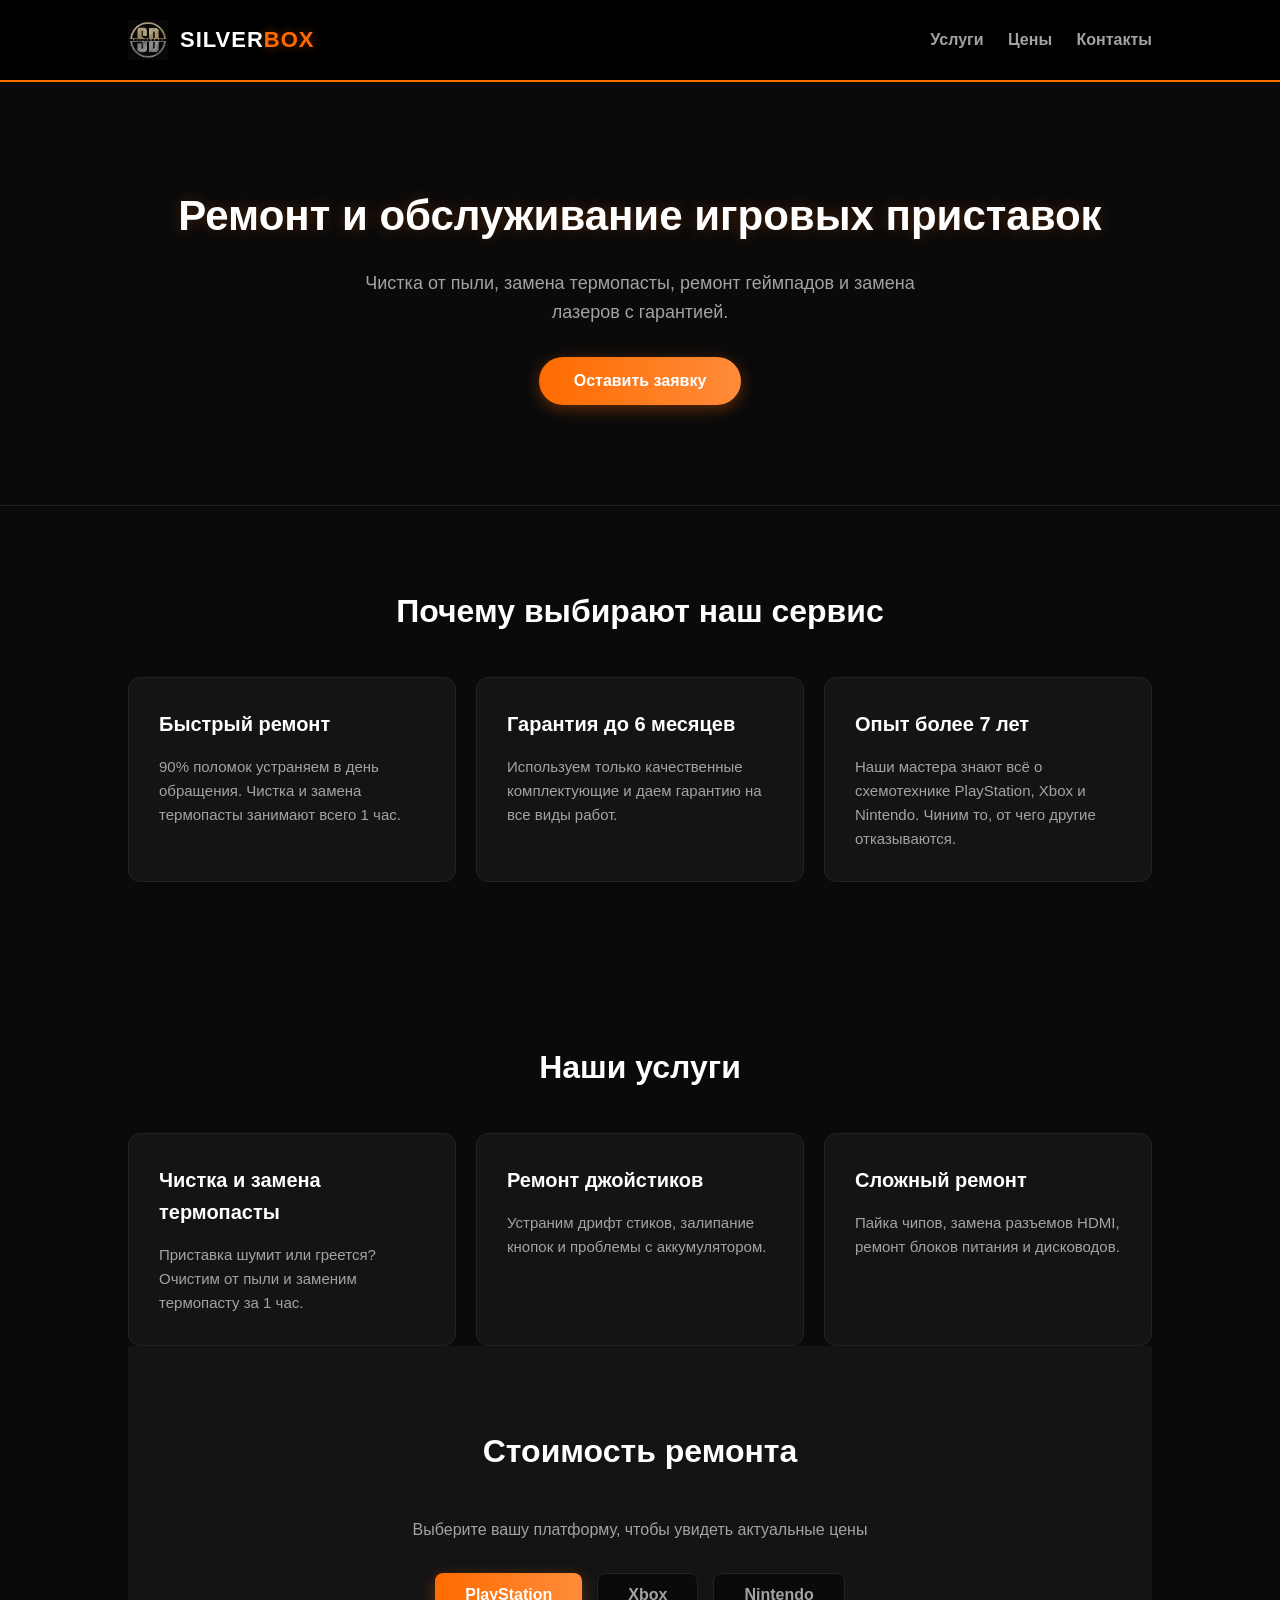
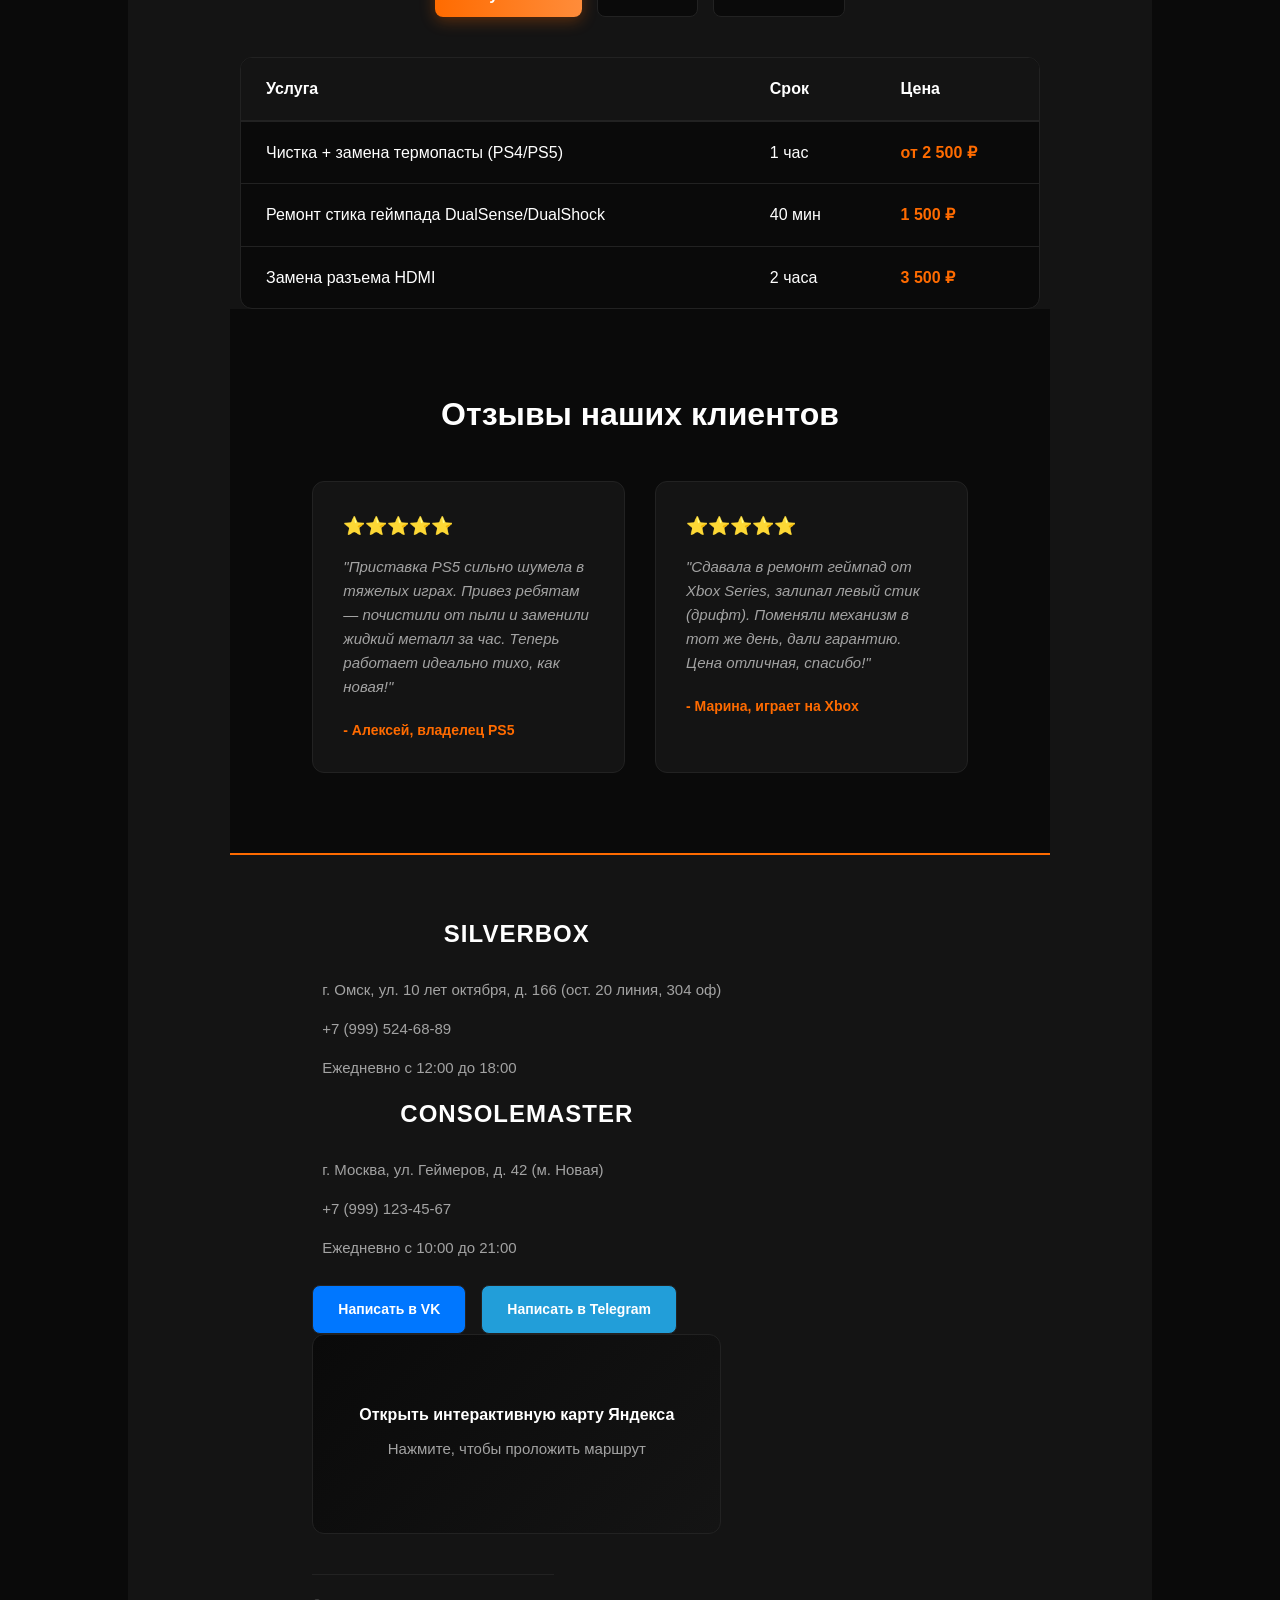
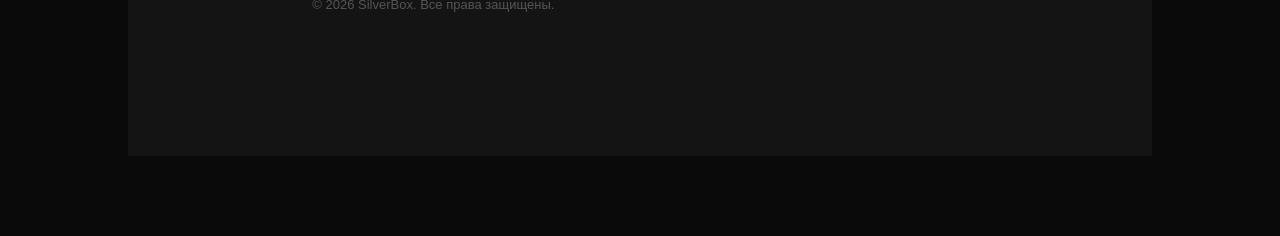
==== commit b6e21eeb: "Add files via upload" ====
--- a/index.html
+++ b/index.html
@@ -1,6 +1,8 @@
 <!DOCTYPE html>
 <html lang="ru">
 <head>
+    <link rel="stylesheet" href="https://fontawesome.com">
+<meta name="theme-color" content="#ff6b00">
     <meta name="viewport" content="width=device-width, initial-scale=1.0">
     <meta charset="UTF-8">
     <!-- Основные SEO мета-теги -->
@@ -134,6 +136,17 @@
                 <p><i class="fa-solid fa-location-dot"></i> г. Омск, ул. 10 лет октября, д. 166 (ост. 20 линия, 304 оф)</p>
                 <p><i class="fa-solid fa-phone"></i> +7 (999) 524-68-89</p>
                 <p><i class="fa-solid fa-clock"></i> Ежедневно с 12:00 до 18:00</p>
+                <div class="footer-info">
+                <h3>ConsoleMaster</h3>
+                <p><i class="fa-solid fa-location-dot"></i> г. Москва, ул. Геймеров, д. 42 (м. Новая)</p>
+                <p><i class="fa-solid fa-phone"></i> +7 (999) 123-45-67</p>
+                <p><i class="fa-solid fa-clock"></i> Ежедневно с 10:00 до 21:00</p>
+                
+                <!-- Новые надежные кнопки мессенджеров прямо в контактах -->
+                <div class="footer-socials">
+                    <a href="https://vk.com" target="_blank" class="social-link vk-social">Написать в VK</a>
+                    <a href="https://t.me" target="_blank" class="social-link tg-social">Написать в Telegram</a>
+                </div>
             </div>
             <!-- 100% рабочая ссылка строго на Яндекс Карты (без Дзена и Поиска) -->
             <div class="footer-map">
@@ -180,5 +193,15 @@
         </div>
     </div>
 <script src="script.js"></script>
+<script>
+    // Проверяем, поддерживает ли браузер технологии приложений
+    if ('serviceWorker' in navigator) {
+        window.addEventListener('load', () => {
+            navigator.serviceWorker.register('service-worker.js')
+                .then(reg => console.log('Приложение успешно активировано!'))
+                .catch(err => console.log('Ошибка активации приложения:', err));
+        });
+    }
+</script>
 </body>
 </html>
--- a/style.css
+++ b/style.css
@@ -20,6 +20,33 @@
     line-height: 1.6;
     overflow-x: hidden;
     width: 100%;
+}
+
+/* Стили для букв VK и TG под иконками */
+.btn-msg-text {
+    font-size: 10px !important;
+    font-weight: bold !important;
+    text-transform: uppercase !important;
+    margin-top: 2px !important;
+    color: #ffffff !important;
+}
+
+.vk-btn {
+    background-color: #0077ff !important; /* Синий VK */
+}
+.vk-btn:hover {
+    background-color: #0066dd !important;
+    transform: translateY(-5px) scale(1.05) !important;
+    box-shadow: 0 6px 20px rgba(0, 119, 255, 0.6) !important;
+}
+
+.tg-btn {
+    background-color: #229ed9 !important; /* Голубой Telegram */
+}
+.tg-btn:hover {
+    background-color: #1e8cb1 !important;
+    transform: translateY(-5px) scale(1.05) !important;
+    box-shadow: 0 6px 20px rgba(34, 158, 217, 0.6) !important;
 }
 
 /* ШАПКА САЙТА (HEADER) — БЕЗУПРЕЧНЫЙ ЧЕРНЫЙ ФОН */
@@ -534,6 +561,95 @@
     opacity: 1;
     transform: translateY(0);
 }
+/* ==========================================================================
+   ПЛАВАЮЩИЕ КНОПКИ МЕССЕНДЖЕРОВ
+   ========================================================================== */
+.messenger-buttons {
+    position: fixed;
+    bottom: 30px;
+    right: 30px;
+    display: flex;
+    flex-direction: column;
+    gap: 15px;
+    z-index: 9999; /* Чтобы кнопки были поверх всех слоев сайта */
+}
+
+.msg-btn {
+    width: 55px;
+    height: 55px;
+    border-radius: 50%;
+    display: flex;
+    justify-content: center;
+    align-items: center;
+    color: #fff;
+    font-size: 26px;
+    text-decoration: none;
+    box-shadow: 0 4px 15px rgba(0, 0, 0, 0.4);
+    transition: transform 0.3s ease, box-shadow 0.3s ease, background-color 0.3s ease;
+}
+
+/* Стили для кнопки VK */
+.vk-btn {
+    background-color: #0077ff; /* Фирменный синий цвет VK */
+}
+.vk-btn:hover {
+    background-color: #0066dd;
+    transform: translateY(-5px) scale(1.05);
+    box-shadow: 0 6px 20px rgba(0, 119, 255, 0.4);
+}
+
+/* Стили для кнопки Telegram */
+.tg-btn {
+    background-color: #229ed9; /* Фирменный голубой цвет Telegram */
+}
+.tg-btn:hover {
+    background-color: #1e8cb1;
+    transform: translateY(-5px) scale(1.05);
+    box-shadow: 0 6px 20px rgba(34, 158, 217, 0.4);
+}
+
+/* ==========================================================================
+   КНОПКИ МЕССЕНДЖЕРОВ В ПОДВАЛЕ (ИСПРАВЛЕНО ДЛЯ ПК)
+   ========================================================================== */
+.footer-socials {
+    display: flex;
+    gap: 15px;
+    margin-top: 25px;
+    width: max-content; /* Кнопки занимают ровно столько места, сколько им нужно, и не липнут к карте */
+    justify-content: flex-start; /* На ПК выравниваем аккуратно по левому краю к тексту */
+}
+
+.social-link {
+    text-decoration: none;
+    color: #ffffff;
+    font-size: 14px;
+    font-weight: bold;
+    padding: 12px 25px;
+    border-radius: 8px;
+    transition: all 0.3s ease;
+    border: 1px solid #222222;
+    white-space: nowrap; /* Запрещаем тексту внутри кнопок переноситься на новую строку */
+}
+
+/* Кнопка VK */
+.vk-social {
+    background-color: #0077ff;
+}
+.vk-social:hover {
+    background-color: #0066dd;
+    box-shadow: 0 0 15px rgba(0, 119, 255, 0.4);
+    transform: translateY(-2px);
+}
+
+/* Кнопка Telegram */
+.tg-social {
+    background-color: #229ed9;
+}
+.tg-social:hover {
+    background-color: #1e8cb1;
+    box-shadow: 0 0 15px rgba(34, 158, 217, 0.4);
+    transform: translateY(-2px);
+}
 
 /* ==========================================================================
    ПОЛНАЯ МОБИЛЬНАЯ АДАПТИВНОСТЬ
@@ -632,8 +748,30 @@
         display: flex !important; align-items: center !important; justify-content: center !important;
         text-align: center !important; gap: 10px !important; font-size: 14px !important; margin-bottom: 12px !important;
     }
+    .footer-socials {
+        justify-content: center !important; /* На телефонах кнопки встанут строго по центру экрана */
+        width: 100% !important;
+        gap: 10px !important;
+    }
+    .social-link {
+        padding: 10px 15px !important;
+        font-size: 13px !important;
+        flex: 1 !important; /* Поделят экран телефона поровну */
+        text-align: center !important;
+    }
 
     .footer-map { width: 100% !important; max-width: 100% !important; }
     .map-placeholder { height: 160px !important; }
     .modal-content { padding: 25px 15px; width: 95%; }
+/* Уменьшаем кнопки мессенджеров на телефонах */
+    .messenger-buttons {
+        bottom: 20px;
+        right: 20px;
+        gap: 10px;
+    }
+    .msg-btn {
+        width: 48px;
+        height: 48px;
+        font-size: 22px;
+    }
 }
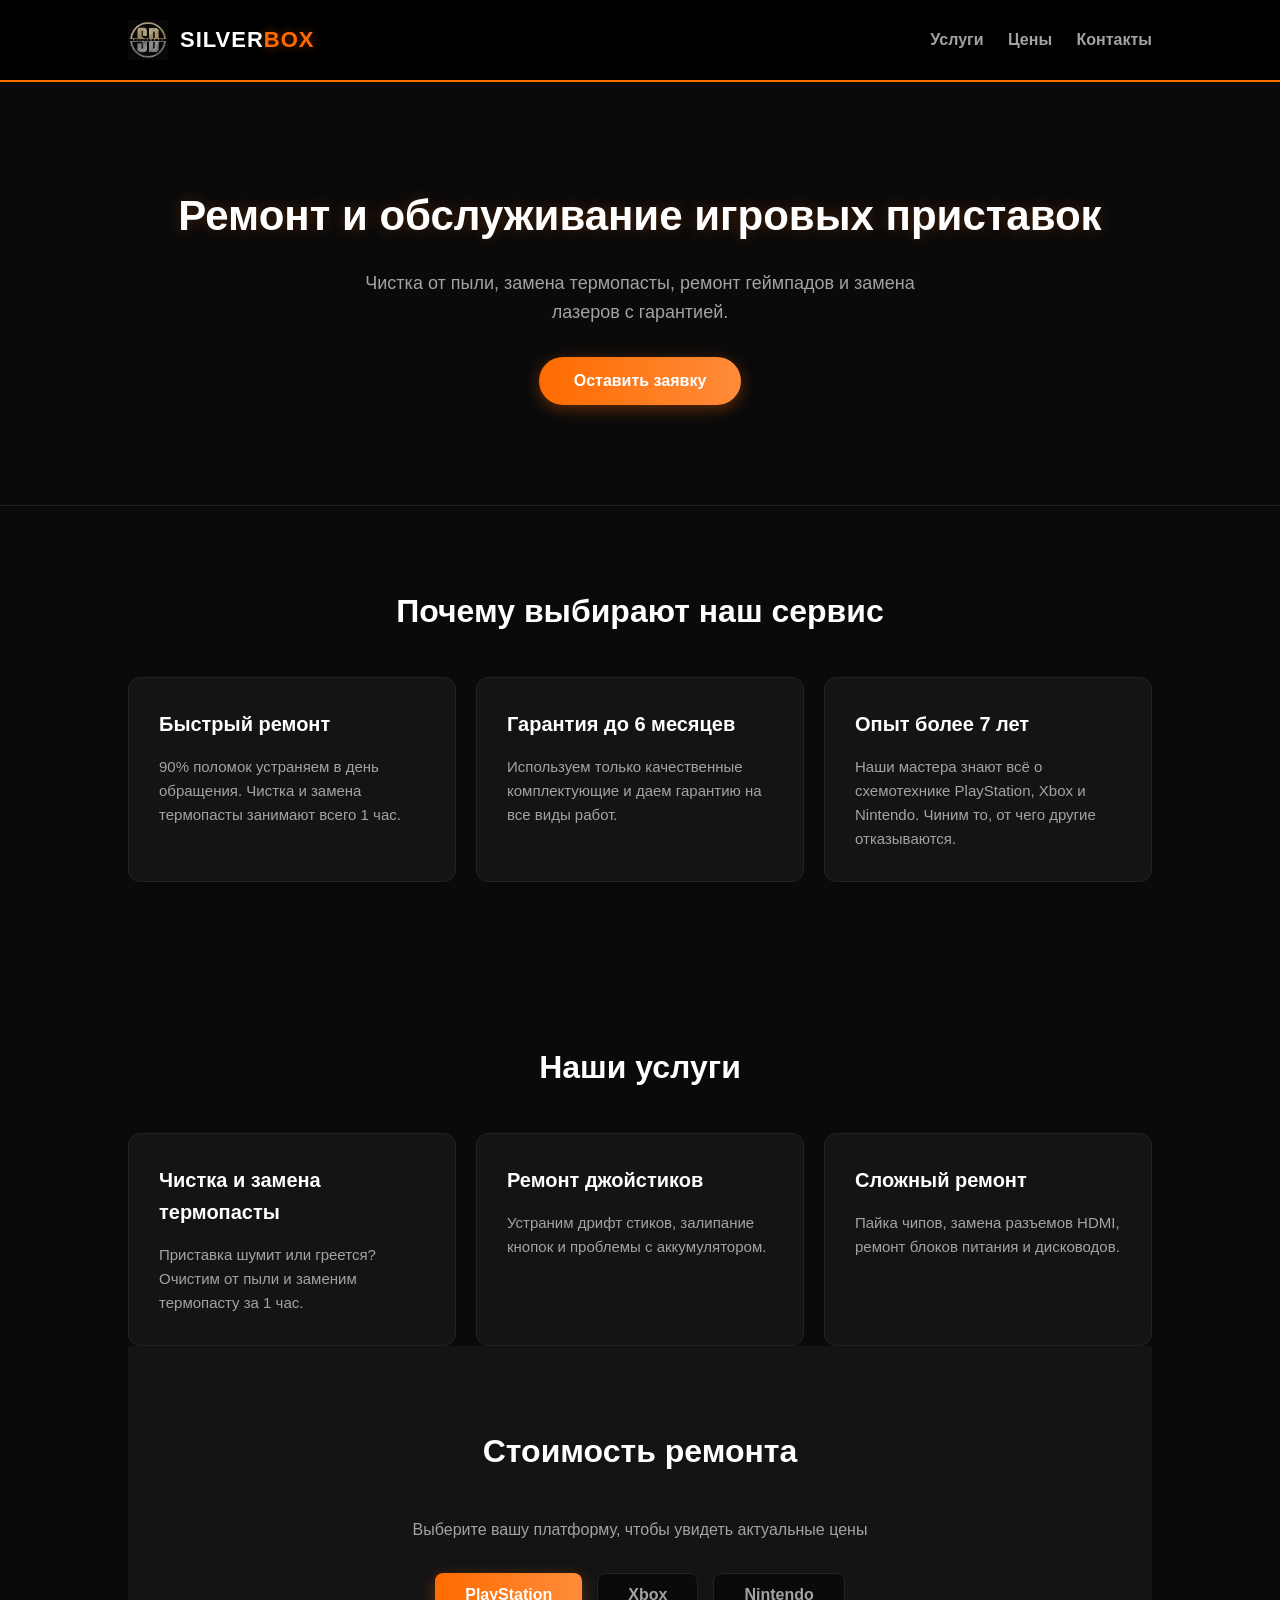
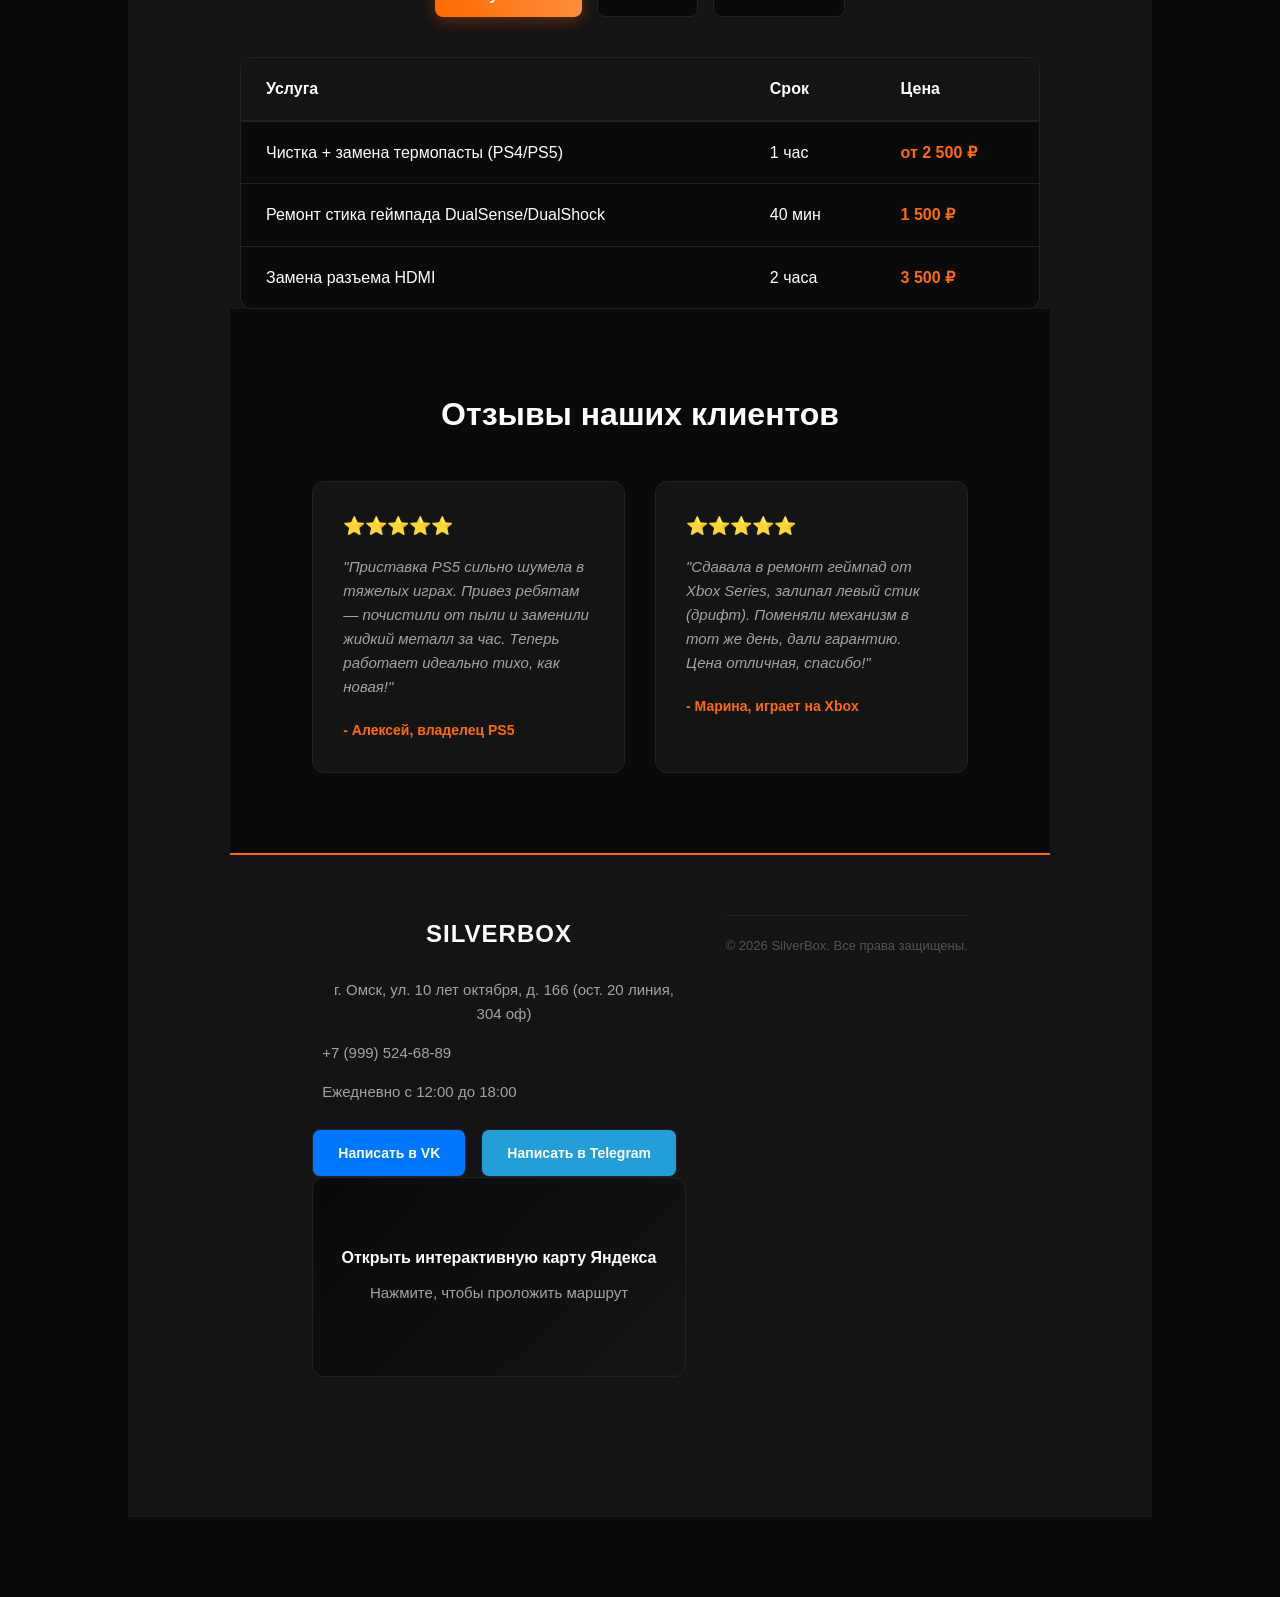
==== commit 793a045f: "Add files via upload" ====
--- a/index.html
+++ b/index.html
@@ -137,10 +137,6 @@
                 <p><i class="fa-solid fa-phone"></i> +7 (999) 524-68-89</p>
                 <p><i class="fa-solid fa-clock"></i> Ежедневно с 12:00 до 18:00</p>
                 <div class="footer-info">
-                <h3>ConsoleMaster</h3>
-                <p><i class="fa-solid fa-location-dot"></i> г. Москва, ул. Геймеров, д. 42 (м. Новая)</p>
-                <p><i class="fa-solid fa-phone"></i> +7 (999) 123-45-67</p>
-                <p><i class="fa-solid fa-clock"></i> Ежедневно с 10:00 до 21:00</p>
                 
                 <!-- Новые надежные кнопки мессенджеров прямо в контактах -->
                 <div class="footer-socials">
--- a/style.css
+++ b/style.css
@@ -358,14 +358,21 @@
     background-color: #141414;
     border-top: 2px solid #ff6b00;
     padding: 60px 10% 20px 10%;
+    width: 100%;
 }
 
 .footer-content {
     display: flex;
-    justify-content: space-between;
-    gap: 40px;
-    flex-wrap: wrap;
+    justify-content: space-between; /* Контакты строго влево, карта строго вправо */
+    align-items: flex-start;
+    gap: 40px; /* Фиксированный зазор между колонками */
     margin-bottom: 40px;
+    width: 100%;
+}
+
+.footer-info {
+    flex: 1; /* Ровно половина ширины */
+    min-width: 250px;
 }
 
 .footer-info h3 {
@@ -389,12 +396,36 @@
     color: #ff6b00;
 }
 
-.footer-bottom {
-    text-align: center;
-    color: #555555;
-    font-size: 13px;
-    border-top: 1px solid #222222;
-    padding-top: 20px;
+/* СТИЛИ ДЛЯ КНОПОК МЕССЕНДЖЕРОВ НА ПК */
+.footer-socials {
+    display: flex;
+    gap: 15px;
+    margin-top: 25px;
+    width: max-content;
+}
+
+.social-link {
+    text-decoration: none;
+    color: #ffffff;
+    font-size: 14px;
+    font-weight: bold;
+    padding: 12px 25px;
+    border-radius: 8px;
+    transition: all 0.3s ease;
+    border: 1px solid #222222;
+    white-space: nowrap;
+}
+
+.vk-social { background-color: #0077ff; }
+.vk-social:hover { background-color: #0066dd; box-shadow: 0 0 15px rgba(0, 119, 255, 0.4); transform: translateY(-2px); }
+
+.tg-social { background-color: #229ed9; }
+.tg-social:hover { background-color: #1e8cb1; box-shadow: 0 0 15px rgba(34, 158, 217, 0.4); transform: translateY(-2px); }
+
+/* КОЛОНКА КАРТЫ НА ПК */
+.footer-map {
+    flex: 1; /* Ровно вторая половину ширины */
+    min-width: 250px;
 }
 
 .map-link {
@@ -432,14 +463,15 @@
     transition: transform 0.3s ease;
 }
 
-.map-placeholder:hover i {
-    transform: scale(1.1) rotate(-5deg);
-}
-
-.map-placeholder span {
-    color: #fff;
-    font-weight: 600;
-    font-size: 16px;
+.map-placeholder:hover i { transform: scale(1.1) rotate(-5deg); }
+.map-placeholder span { color: #fff; font-weight: 600; font-size: 16px; }
+
+.footer-bottom {
+    text-align: center;
+    color: #555555;
+    font-size: 13px;
+    border-top: 1px solid #222222;
+    padding-top: 20px;
 }
 
 /* ==========================================================================
@@ -752,6 +784,7 @@
         justify-content: center !important; /* На телефонах кнопки встанут строго по центру экрана */
         width: 100% !important;
         gap: 10px !important;
+        margin-bottom: 20px !important; /* Добавили отступ снизу, чтобы кнопки больше не слипались с картой */
     }
     .social-link {
         padding: 10px 15px !important;
